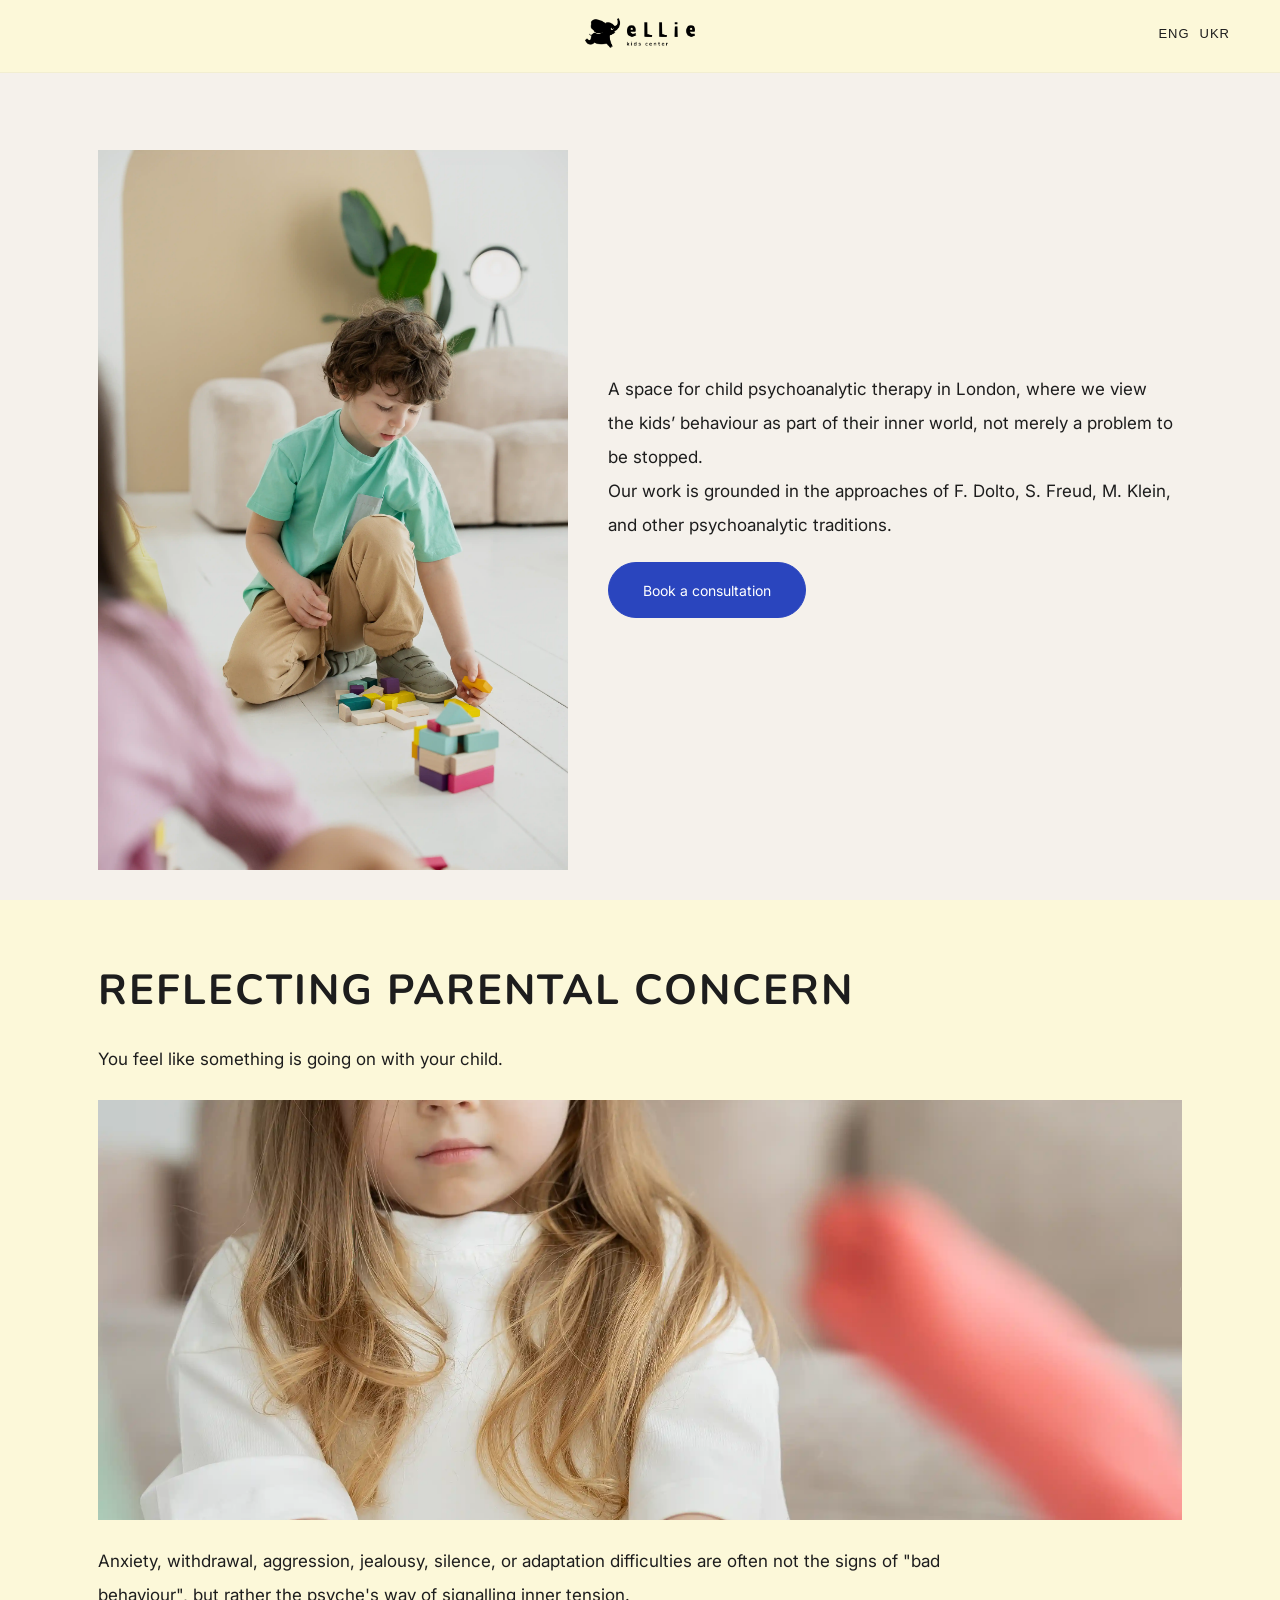
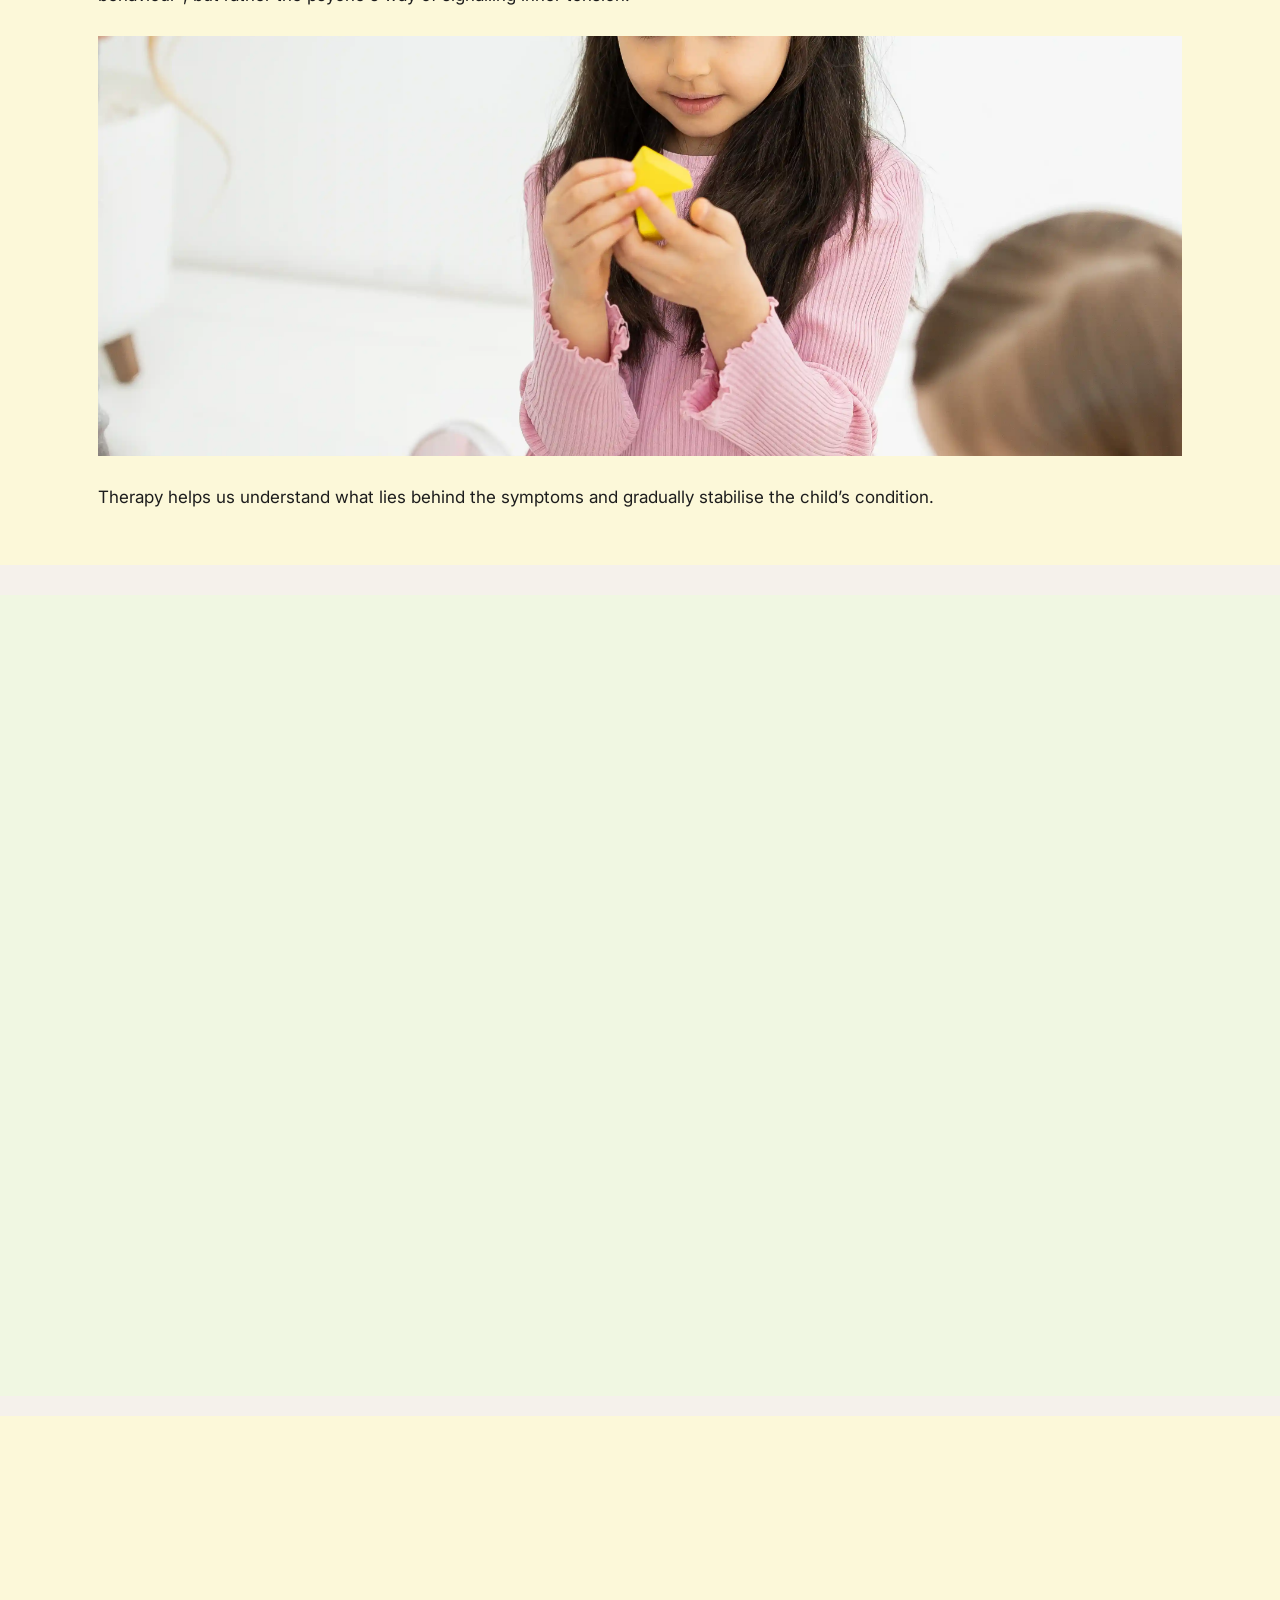
==== index.html @ dbaf0bd7 "Add files via upload" ====
<html lang="en"><head>

<meta charset="UTF-8">
<meta name="viewport" content="width=device-width, initial-scale=1.0">

<title>Ellie Therapy Kids Center</title>

<meta name="theme-color" content="#f5f1eb">
<meta name="apple-mobile-web-app-capable" content="yes">
<meta name="apple-mobile-web-app-status-bar-style" content="default">

<link rel="preconnect" href="https://fonts.googleapis.com">
<link rel="preconnect" href="https://fonts.gstatic.com" crossorigin="">

<link href="https://fonts.googleapis.com/css2?family=Nunito:wght@300;400;500;600;700&amp;family=Inter:wght@300;400;500;600&amp;display=swap" rel="stylesheet">

<style>

:root{
    --bg:#f5f1eb;
    --text:#1d1d1d;
    --muted:#1d1d1d;
    --line:#ddd6ce;
    --card:#f8f5f1;
}

*{
    margin:0;
    padding:0;
    box-sizing:border-box;
    -webkit-overflow-scrolling:touch;
}

html{
    scroll-behavior:smooth;
    -webkit-text-size-adjust:100%;
}

body{
    background:var(--bg);
    color:var(--text);
    font-family:'Inter',sans-serif;
    overflow-x:hidden;
    -webkit-font-smoothing:antialiased;
    text-rendering:optimizeLegibility;
    overscroll-behavior:none;
}

body::before{
    content:"";
    position:fixed;
    inset:0;
    opacity:.03;
    pointer-events:none;
    background-image:url("https://grainy-gradients.vercel.app/noise.svg");
}

.container{
    width:100%;
    max-width:1180px;
    margin:0 auto;
    padding-left:48px;
    padding-right:48px;
}

header{
    position:fixed;
    width:100%;
    top:0;
    z-index:999;
    backdrop-filter:blur(16px);
    background:#fcf8d9;
    border-bottom:1px solid rgba(0,0,0,.04);
    padding:24px 0;
}

.nav{
    display:flex;
    align-items:center;
    justify-content:center;
    position:relative;
}

.lang-switch{
    position:absolute;
    right:0;
    display:flex;
    gap:10px;
}

.logo img{
    height:30px;
    width:auto;
    display:block;
}

.lang-switch{
    display:flex;
    gap:10px;
}

.lang-btn{
    background:none;
    border:none;
    cursor:pointer;
    color:var(--muted);
    font-size:13px;
    letter-spacing:1px;
    transition:.3s;
    appearance:none;
    -webkit-appearance:none;
    border-radius:100px;
}

.lang-btn.active{
    color:var(--text);
}

.hero{
    min-height:100vh;
    display:flex;
    align-items:center;
    padding-top:120px;
}

.hero-grid{
    display:grid;
    grid-template-columns:.9fr 1.1fr;
    gap:40px;
    align-items:center;
}

.hero-small{
    text-transform:uppercase;
    letter-spacing:2px;
    font-size:12px;
    color:var(--muted);
    margin-bottom:29px;
}

.hero h1{
    font-family:'Nunito',sans-serif;
    font-size:clamp(56px,9vw,110px);
    line-height:.9;
    font-weight:500;
    margin-bottom:19px;
    letter-spacing:-1.5px;
}

.hero p{
    max-width:640px;
    line-height:2;
    color:var(--muted);
    font-size:17px;
    text-wrap:pretty;
}

.button{
    display:inline-flex;
    align-items:center;
    justify-content:center;
    margin-top:20px;
    margin-bottom:30px;
    padding:18px 34px;
    border:1px solid #2a45be;
    border-radius:100px;
    background:#2a45be;
    color:white;
    text-decoration:none;
    transition:.4s;
    font-size:14px;
    min-height:56px;
    -webkit-tap-highlight-color:transparent;

}

.button:hover{
    background:var(--text);
    color:white;
}

.hero-image,
.founder-image{
    position:relative;
    overflow:hidden;
    background-attachment:scroll;
    transform:translateZ(0);
    will-change:transform;
}

.hero-image::after,
.founder-image::after{
    content:"";
    position:absolute;
    inset:0;
    background:rgba(0,0,0,.08);
}

.hero-image{
    height:720px;
    border-radius:0;
    background:url('головне фото.webp') center center/cover no-repeat;
}



.cards-section{
    background:#f0f7e2;
    padding:10px 0 40px;
    margin-top:30px;
}

.section-title{
    font-family:'Nunito',sans-serif;
    font-size:42px;
    line-height:1;
    margin-top:30px;
    margin-bottom:30px;
    text-transform: uppercase;

    letter-spacing: 2px;
}

.section-text{
    font-size:17px;
    line-height:2;
    color:var(--muted);
    max-width:850px;
    text-wrap:pretty;
    margin-bottom:11px;
}



.clinical{
    max-width:900px;
    padding-left:0px;
}

.list{
    margin-top:15px;
    display:grid;
    gap:10px;
    color:var(--muted);
}

.list-item{
    padding-top:0px;
    line-height:1.9;
    font-size:17px;
}

.founder{
    display:grid;
    grid-template-columns:.9fr 1.1fr;
    gap:16px;
    align-items:center;

}
.founder-section{
    background:#f0f7e2;
    padding:40px 0;
    margin-top:20px;
}
.founder-image{
    height:820px;
    border-radius:0;
    background:url('IMG9001.webp') center top/cover no-repeat;
}

.founder-info h2{
    font-family:'Nunito',sans-serif;
    font-size:42px;
    line-height:.95;
    margin-bottom:15px;
    text-transform: uppercase;

    letter-spacing: 2px;
}

.founder-info p{
    line-height:2;
    color:var(--muted);
    margin-bottom:13px;
    text-wrap:pretty;
}

.footer{
    background:#efcedb;

    padding:40px 0 0px;

    text-align:left;
    margin-top:20px;
}
.footer-info{
    background:#fcf8d9;

    border-top:20px solid #f5f1eb;

    padding:40px 20px;

    margin-top:0px;

    width:100vw;
    margin-left:calc(50% - 50vw);

    display:flex;
    flex-direction:column;
    align-items:center;
    justify-content:center;

    text-align:center;
}
.footer-info{
    position:relative;
}
.footer .container{
    overflow:visible;
}

.footer h2{
    font-family:'Nunito',sans-serif;
    font-size:42px;
    line-height:.95;
    margin-bottom:17px;
    text-transform: uppercase;

    letter-spacing: 2px;
}

.footer p{
    max-width:760px;
    margin:0;
    line-height:2;
    color:var(--muted);
    text-wrap:pretty;
}

.fade{
    opacity:0;
    transform:translateY(40px);
    transition:1s ease;
    backface-visibility:hidden;
    perspective:1000px;
}

.fade.visible{
    opacity:1;
    transform:translateY(0);
}

/* ===== Gallery ===== */


@supports (padding:max(0px)) {

header{
    padding-top:max(18px, env(safe-area-inset-top));
}

body{
    padding-left:env(safe-area-inset-left);
    padding-right:env(safe-area-inset-right);
}

}

.mobile-founder-image{
    display:none;
}

@media(max-width:980px){

.hero-grid,
.founder{
    display:grid;
    grid-template-columns:1fr;
}

.founder{
    display:flex;
    flex-direction:column;
}

.founder > .founder-image{
    order:1;
    display:block;
    height:450px;
    width:100%;
    margin:20px 0;
}

.founder-info{
    order:2;
}

.mobile-founder-image{
    display:none;
}

.hero{
    padding-top:110px;
    min-height:auto;
}

.hero h1{
    font-size:54px;
}

.hero-image{
    height:420px;
    border-radius:0;
}

.section-title{
    font-size:42px;
}

.footer h2{
    font-size:34px;
}

.gallery-item{
    width:280px;
    height:auto;
}


}

@media(max-width:640px){

.logo img{
    height:30px;
}

.concern-section{
    padding:15px 0;
}


.container{
    width:100%;
    max-width:700px;
    padding-left:24px;
    padding-right:24px;
    margin:0 auto;
}

.hero{
    padding-top:130px;
}

.hero h1{
    font-size:42px;
}

.section-title{
    font-size:34px;
}

.hero-image{
    height:420px;
    background-position:center top;
}

.founder-image{
    height:500px;
    background-position:center top;
}

.gallery-item{
    width:220px;
    height: 260px;
}

.button{
    display:flex;
    margin-left:auto;
    margin-right:auto;
}

}

.contacts-block{
    margin-top:28px;
    margin-bottom:40px;
    display:flex;
    flex-direction:column;
    gap:10px;
    align-items:flex-start;
    text-align:left;
}

.contacts-block h3{
    font-family:'Nunito',sans-serif;
    font-size:22px;
    letter-spacing:2px;
}

.contact-item a{
    color:var(--text);
    text-decoration:none;
    font-size:17px;
    transition:.3s;
}

.contact-item a:hover{
    opacity:.6;
}

.concern-image{
    width:100%;
    height:420px;
    overflow:hidden;
    margin:24px 0;
}

.concern-image img{
    width:100%;
    height:100%;
    object-fit:cover;
    display:block;
}

.pink-dot{
    color:#eba2bf;
}

.founder-info li::marker{
    color:#eba2bf;
}

.concern-section{
    background:#fcf8d9;
    padding:40px 0;
}
.clinical-section{
    background:#fcf8d9;
    padding:10px 0 20px;
    margin-top:20px;
}
@media(max-width:640px){

.concern-section{
    padding:15px 0;
}
.cards-section{
    background:#f0f7e2;
    margin-top:20px;
}

}

/* ===== HORIZONTAL CAROUSEL ===== */

.cards-wrapper{
    position:relative;
    width:100%;
    overflow-x:hidden;
    overflow-y:visible;
    margin-top:40px;
}



.cards{
    display:flex;
    gap:0px;
    overflow-x:auto;
    scroll-behavior:smooth;
    scrollbar-width:none;
    scroll-snap-type:x mandatory;
    padding-bottom:10px;
}

.cards::-webkit-scrollbar{
    display:none;
}



.card,
.cards-image{
    flex:0 0 100%;
    min-width:100%;
    scroll-snap-align:start;
}


.card{
    width:100%;
    height:520px;

    background:#efcedb;
    border-radius:28px;

    padding:50px;

    display:flex;
    flex-direction:column;
    justify-content:center;

    border:none;

    transition:.3s;
}

.card:hover{
    transform:translateY(-4px);
}

.card h3{
    font-family:'Nunito',sans-serif;
    font-size:42px;
    line-height:1.05;
    margin-bottom:20px;
}

.card p{
    font-size:17px;
    line-height:1.8;
    color:#5f5f5f;
}

.cards-image{
    width:100%;
    height:520px;

    overflow:hidden;
    border-radius:28px;
}

.cards-image img{
    width:100%;
    height:100%;
    object-fit:cover;
    display:block;
}

.slider-btn{
    position:absolute;
    top:50%;
    transform:translateY(-50%);

    width:56px;
    height:56px;

    border:none;
    border-radius:50%;

    background:white;
    color:#1d1d1d;

    font-size:34px;
    cursor:pointer;

    z-index:50;

    box-shadow:0 10px 30px rgba(0,0,0,.08);

    transition:.3s;
}

.slider-btn:hover{
    transform:translateY(-50%) scale(1.05);
}

.slider-btn.prev{
    left:15px;
}

.slider-btn.next{
    right:15px;
}
.contact-item a{
    display:flex;
    align-items:center;
    gap:14px;

    color:var(--text);
    text-decoration:none;
    font-size:17px;

    transition:.3s;
}

.contact-icon{
    width:42px;
    height:42px;
    object-fit:contain;

    border-radius:50%;
}
@media(max-width:640px){

.cards{
    gap:0;
}



.card,
.cards-image{
    width:100%;
    height:420px;
}

.card{
    padding:34px;
    border-radius:24px;
}

.cards-image{
    border-radius:24px;
}

.card h3{
    font-size:34px;
    line-height:1.1;
}

.card p{
    font-size:16px;
    line-height:1.7;
}

.slider-btn{
    width:42px;
    height:42px;
    font-size:26px;
}

}




</style>
</head>

<body>

<header>

<div class="container nav">

<div class="logo">
    <img src="Ellie_logo.png" alt="Ellie Kids Center Logo">
</div>

<div class="lang-switch">
<button class="lang-btn" onclick="setLanguage('en', this)">ENG</button>
<button class="lang-btn active" onclick="setLanguage('uk', this)">UKR</button>
</div>

</div>

</header>

<div id="content">

<section class="hero">

<div class="container hero-grid fade">

<div class="hero-image"></div>

<div>

<p>
A space for child psychoanalytic therapy in London, where we view the kids’ behaviour as part of their inner world, not merely a problem to be stopped.
<br>
Our work is grounded in the approaches of F. Dolto, S. Freud, M. Klein, and other psychoanalytic traditions.
</p>

<a href="https://instagram.com/elliekids_center" target="_blank" class="button">
Book a consultation
</a>

</div>

</div>

</section>

<section class="concern-section">

<div class="container fade">





<h2 class="section-title">
Reflecting parental concern
</h2>


<p class="section-text">
You feel like something is going on with your child.
</p>

<div class="concern-image">
    <img src="2.webp" alt="therapy image">
</div>

<p class="section-text">
Anxiety, withdrawal, aggression, jealousy, silence, or adaptation difficulties are often not the signs of "bad behaviour", but rather the psyche's way of signalling inner tension.
</p>

<div class="concern-image">
    <img src="3.webp" alt="therapy image">
</div>

<p class="section-text">
Therapy helps us understand what lies behind the symptoms and gradually stabilise the child’s condition.
</p>

</p>

</div>

</section>

<section class="cards-section">

<div class="container fade">

<h2 class="section-title">
How we work
</h2>
<p class="section-text">
Our work is based on a psychoanalytic understanding of the child as a subject with their own inner world.
</p>

<p class="section-text">
What we use in our work:
</p>
<div class="cards-wrapper">

<button class="slider-btn prev">‹</button>


<div class="cards">

    <!-- SLIDE 1 -->


        <div class="card">
            <h3>Play as the language of the unconscious</h3>

            <p>
                Children express their experiences and emotions through symbolic play
            </p>
        </div>

        <div class="cards-image">
            <img src="1O1A6934.webp" alt="therapy image">
        </div>

   

    <!-- SLIDE 2 -->
  

        <div class="card">
            <h3>Drawing and image</h3>

            <p>
                As a means of expressing what cannot yet be put into words
            </p>
        </div>

        <div class="cards-image">
            <img src="малюнок.webp" alt="therapy image">
        </div>

    

    <!-- SLIDE 3 -->
    

        <div class="card">
            <h3>A stable therapeutic setting</h3>

            <p>
                The consistency of the space creates conditions for inner change
            </p>
        </div>

        <div class="cards-image">
            <img src="87.webp" alt="therapy image">
        </div>

    

    <!-- SLIDE 4 -->
    

        <div class="card">
            <h3>Working with parents</h3>

            <p>
                Understanding the kids always includes understanding their home environment
            </p>
        </div>

        <div class="cards-image">
            <img src="терапевт.webp" alt="therapy image">
        </div>

   

</div>



<button class="slider-btn next">›</button>

</div>
</section>
<!-- ПРОДОВЖЕННЯ КОДУ ПІСЛЯ SECTION "HOW WE WORK" -->

<section class="clinical-section">

<div class="container fade clinical">

<h2 class="section-title">
Clinical approach
</h2>



<p class="section-text">
A child’s symptoms are viewed as a meaningful form of expressing an internal conflict.
</p>

<p class="section-text">
The work is directed at understanding this process and facilitating its transformation.
</p>

<p class="section-text">
Therapy supports the child's development, their capacity for expression, adaptation, and stability.
</p>



</div>

</section>

<section>

<div class="container fade">

<h2 class="section-title">
Who this is for
</h2>
<p class="section-text">
The centre works with children aged 2–18 who:
</p>
<div class="list">

<div class="list-item">
<span class="pink-dot">●</span> experience anxiety, fears, night awakenings, or enuresis
</div>

<div class="list-item">
<span class="pink-dot">●</span> display aggression or withdrawal
</div>

<div class="list-item">
<span class="pink-dot">●</span> are going through major life changes: moving, starting school, parental divorce, the birth of a sibling, etc
</div>

<div class="list-item">
<span class="pink-dot">●</span> are growing up in a bilingual or multicultural environment
</div>

<div class="list-item">
<span class="pink-dot">●</span> have difficulties with verbal expression
</div>

<div class="list-item">
<span class="pink-dot">●</span> this is also a space for parents who want to understand their child's inner state and support their development.
</div>

</div>

</div>

</section>

<section class="founder-section">

<div class="container founder fade">

<div class="founder-image"></div>

<div class="founder-info">

<h2>
Zhanna <br>
Mosiichuk
</h2>



<p>
Psychoanalytic Therapist, founder of<br>
Ellie Therapy Kids Center
</p>

<p>
Psychoanalytic training at the International Institute of Depth Psychology.
Member of the Ukrainian Association of Psychoanalysis.
</p>

<p>
Over 18 years of experience working with children, from early development to clinical practice. Founded her own child development centre in Kyiv.
</p>

<p>
Clinical experience with children includes working with:
<br>

<span class="pink-dot">●</span> anxiety, fears, and nightmares<br>
<span class="pink-dot">●</span> selective mutism<br>
<span class="pink-dot">●</span> aggression and impulse control difficulties<br>
<span class="pink-dot">●</span> withdrawal and difficulties with contact<br>
<span class="pink-dot">●</span> autism spectrum disorders<br>
<span class="pink-dot">●</span> psychosomatic symptoms<br>
<span class="pink-dot">●</span> adaptation challenges following a relocation/move or a loss of environment<br>
<span class="pink-dot">●</span> responses to parental separation and family changes<br>
<span class="pink-dot">●</span> speech and language developmental delay<br>
<span class="pink-dot">●</span> hyperactivity and difficulties with concentration
</p>

<p>
Working languages: Ukrainian, Russian, English.
</p>

</div>

</div>

</section>

<footer class="footer fade">

<div class="container">

<h2>
Initial consultation available
</h2>

<p>
The first meeting helps us understand the parents' concerns, assess the child's current state, and identify a possible direction for the work ahead.
</p>

<a href="https://instagram.com/elliekids_center" target="_blank" class="button">
Book a consultation
</a>

<div class="contacts-block">

<h3>CONTACTS</h3>

<div class="contact-item">
    <a href="https://instagram.com/elliekids_center" target="_blank">
        <img src="instagram.png" alt="Instagram" class="contact-icon">
        <span>Instagram</span>
    </a>
</div>

<div class="contact-item">
    <a href="https://wa.me/ТВІЙ_НОМЕР" target="_blank">
        <img src="whatsapp.png" alt="WhatsApp" class="contact-icon">
        <span>WhatsApp</span>
    </a>
</div>

<div class="contact-item">
    <a href="mailto:zhanna@elliekidstherapy.co.ua">
        <img src="message.png" alt="Email" class="contact-icon">
        <span>zhanna@elliekidstherapy.co.ua</span>
    </a>
</div>

</div>





<div class="footer-info">

    <p>Privacy policy</p>

    <p>Agreement</p>

    <p class="footer-credit">
        Website by yamm.design
    </p>

    <p>
        ©2026 Zhanna Mosiichuk / All rights reserved
    </p>

</div>

</div></footer>

</div>

<script>



const translations = {

en: `

<section class="hero">

<div class="container hero-grid fade">

<div class="hero-image"></div>

<div>

<p>
A space for child psychoanalytic therapy in London, where we view the kids’ behaviour as part of their inner world, not merely a problem to be stopped.
<br>
Our work is grounded in the approaches of F. Dolto, S. Freud, M. Klein, and other psychoanalytic traditions.
</p>

<a href="https://instagram.com/elliekids_center" target="_blank" class="button">
Book a consultation
</a>

</div>

</div>

</section>

<section class="concern-section">

<div class="container fade">

<h2 class="section-title">
Reflecting parental concern
</h2>

<p class="section-text">
You feel like something is going on with your child.
</p>

<div class="concern-image">
    <img src="2.webp" alt="therapy image">
</div>

<p class="section-text">
Anxiety, withdrawal, aggression, jealousy, silence, or adaptation difficulties are often not the signs of "bad behaviour", but rather the psyche's way of signalling inner tension.
</p>

<div class="concern-image">
    <img src="3.webp" alt="therapy image">
</div>

<p class="section-text">
Therapy helps us understand what lies behind the symptoms and gradually stabilise the child’s condition.
</p>

</p>

</div>

</section>

<section class="cards-section">

<div class="container fade">

<h2 class="section-title">
How we work
</h2>

<p class="section-text">
Our work is based on a psychoanalytic understanding of the child as a subject with their own inner world.
</p>

<p class="section-text">
What we use in our work:
</p>


   <div class="cards-wrapper">

<button class="slider-btn prev">‹</button>

<div class="cards">

    <!-- SLIDE 1 -->
    

        <div class="card">
            <h3>Play as the language of the unconscious</h3>

            <p>
                Children express their experiences and emotions through symbolic play
            </p>
        </div>

        <div class="cards-image">
            <img src="1O1A6934.webp" alt="therapy image">
        </div>

   

    <!-- SLIDE 2 -->
   

        <div class="card">
            <h3>Drawing and image</h3>

            <p>
                As a means of expressing what cannot yet be put into words
            </p>
        </div>

        <div class="cards-image">
            <img src="малюнок.webp" alt="therapy image">
        </div>

   

    <!-- SLIDE 3 -->
    

        <div class="card">
            <h3>A stable therapeutic setting</h3>

            <p>
                The consistency of the space creates conditions for inner change
            </p>
        </div>

        <div class="cards-image">
            <img src="87.webp" alt="therapy image">
        </div>

    

    <!-- SLIDE 4 -->
    

        <div class="card">
            <h3>Working with parents</h3>

            <p>
                Understanding the kids always includes understanding their home environment
            </p>
        </div>

        <div class="cards-image">
            <img src="терапевт.webp" alt="therapy image">
        </div>

    </div>



<button class="slider-btn next">›</button>

</div>
</section>
<!-- ПРОДОВЖЕННЯ КОДУ ПІСЛЯ SECTION "HOW WE WORK" -->

<section class="clinical-section">

<div class="container fade clinical">

<h2 class="section-title">
Clinical approach
</h2>

<p class="section-text">
A child’s symptoms are viewed as a meaningful form of expressing an internal conflict.
</p>

<p class="section-text">
The work is directed at understanding this process and facilitating its transformation.
</p>

<p class="section-text">
Therapy supports the child's development, their capacity for expression, adaptation, and stability.
</p>

</div>

</section>

<section>

<div class="container fade">

<h2 class="section-title">
Who this is for
</h2>
<p class="section-text">
The centre works with children aged 2–18 who:
</p>
<div class="list">

<div class="list-item">
<span class="pink-dot">●</span> experience anxiety, fears, night awakenings, or enuresis
</div>

<div class="list-item">
<span class="pink-dot">●</span> display aggression or withdrawal
</div>

<div class="list-item">
<span class="pink-dot">●</span> are going through major life changes: moving, starting school, parental divorce, the birth of a sibling, etc
</div>

<div class="list-item">
<span class="pink-dot">●</span> are growing up in a bilingual or multicultural environment
</div>

<div class="list-item">
<span class="pink-dot">●</span> have difficulties with verbal expression
</div>

<div class="list-item">
<span class="pink-dot">●</span> this is also a space for parents who want to understand their child's inner state and support their development.
</div>

</div>

</div>

</section>

<section class="founder-section">

<div class="container founder fade">

<div class="founder-image"></div>

<div class="founder-info">

<h2>
Zhanna <br>
Mosiichuk
</h2>



<p>
Psychoanalytic Therapist, founder of<br>
Ellie Therapy Kids Center
</p>

<p>
Psychoanalytic training at the International Institute of Depth Psychology.
Member of the Ukrainian Association of Psychoanalysis.
</p>

<p>
Over 18 years of experience working with children, from early development to clinical practice. Founded her own child development centre in Kyiv.
</p>

<p>
Clinical experience with children includes working with:
<br>

<span class="pink-dot">●</span> anxiety, fears, and nightmares<br>
<span class="pink-dot">●</span> selective mutism<br>
<span class="pink-dot">●</span> aggression and impulse control difficulties<br>
<span class="pink-dot">●</span> withdrawal and difficulties with contact<br>
<span class="pink-dot">●</span> autism spectrum disorders<br>
<span class="pink-dot">●</span> psychosomatic symptoms<br>
<span class="pink-dot">●</span> adaptation challenges following a relocation/move or a loss of environment<br>
<span class="pink-dot">●</span> responses to parental separation and family changes<br>
<span class="pink-dot">●</span> speech and language developmental delay<br>
<span class="pink-dot">●</span> hyperactivity and difficulties with concentration
</p>

<p>
Working languages: Ukrainian, Russian, English.
</p>

</div>

</div>

</section>

<footer class="footer fade">

<div class="container">

<h2>
Initial consultation available
</h2>

<p>
The first meeting helps us understand the parents' concerns, assess the child's current state, and identify a possible direction for the work ahead.
</p>

<a href="https://instagram.com/elliekids_center" target="_blank" class="button">
Book a consultation
</a>

<div class="contacts-block">

<h3>CONTACTS</h3>

<div class="contact-item">
    <a href="https://instagram.com/elliekids_center" target="_blank">
        <img src="instagram.png" alt="Instagram" class="contact-icon">
        <span>Instagram</span>
    </a>
</div>

<div class="contact-item">
    <a href="https://wa.me/ТВІЙ_НОМЕР" target="_blank">
        <img src="whatsapp.png" alt="WhatsApp" class="contact-icon">
        <span>WhatsApp</span>
    </a>
</div>

<div class="contact-item">
    <a href="mailto:zhanna@elliekidstherapy.co.ua">
        <img src="message.png" alt="Email" class="contact-icon">
        <span>zhanna@elliekidstherapy.co.ua</span>
    </a>
</div>

</div>



<div class="footer-info">

<p>Privacy policy</p>

<p>Agreement</p>

<p style="color:#1d1d1d;">
Website by yamm.design
</p>

<p>
©2026 Zhanna Mosiichuk / All rights reserved
</p>

</div>

</footer>

`,

uk: `

<section class="hero">

<div class="container hero-grid fade">

<div class="hero-image"></div>

<div>

<p>
Простір дитячої психоаналітичної терапії в Лондоні, де поведінка дитини розглядається як частина її внутрішнього світу, а не лише проблема, яку потрібно зупинити.
<br>
Робота ґрунтується на підходах Ф. Дольто, З. Фрейда, М.Кляйн та інших психоаналітичних традиціях.
</p>

<a href="https://instagram.com/ellie.ua" target="_blank" class="button">
Записатись
</a>

</div>

</div>

</section>

<section class="concern-section">

<div class="container fade">



<h2 class="section-title">
Дзеркало запиту батьків
</h2>


<p class="section-text">
Ви відчуваєте, що з дитиною щось відбувається.
</p>

<div class="concern-image">
    <img src="2.webp" alt="therapy image">
</div>

<p class="section-text">
Тривога, замкнутість, агресія, ревнощі, мовчання або труднощі адаптації часто є не “поганою поведінкою”, а способом психіки повідомити про внутрішню напругу.
</p>

<div class="concern-image">
    <img src="3.webp" alt="therapy image">
</div>

<p class="section-text">
Терапія допомагає зрозуміти, що стоїть за симптомом, і поступово стабілізувати стан дитини.
</p>

</p>

</div>

</section>

<section class="cards-section">

<div class="container fade">

<h2 class="section-title">
Як відбувається робота
</h2>
<p class="section-text">
Робота будується на психоаналітичному розумінні дитини як суб’єкта з власним внутрішнім світом.
</p>

<p class="section-text">
У роботі використовуються:
</p>
<div class="cards-wrapper">

<button class="slider-btn prev">‹</button>

<div class="cards">


    <!-- SLIDE 1 -->
   

        <div class="card">
            <h3>Гра як мова несвідомого</h3>

            <p>
                Дитина виражає досвід і переживання через символічну гру
            </p>
        </div>

        <div class="cards-image">
            <img src="1O1A6934.webp" alt="Гра як мова несвідомого">
        </div>

 

    <!-- SLIDE 2 -->
  

        <div class="card">
            <h3>Малюнок і образ</h3>

            <p>
                Як спосіб вираження того, що ще неможливо сказати словами
            </p>
        </div>

        <div class="cards-image">
            <img src="малюнок.webp" alt="Малюнок і образ">
        </div>

  

    <!-- SLIDE 3 -->
    

        <div class="card">
            <h3>Стабільний терапевтичний сетинг</h3>

            <p>
                Постійність простору створює умови для внутрішніх змін
            </p>
        </div>

        <div class="cards-image">
            <img src="87.webp" alt="Стабільний терапевтичний сетинг">
        </div>

   

    <!-- SLIDE 4 -->
   

        <div class="card">
            <h3>Робота з батьками</h3>

            <p>
                Розуміння дитини завжди включає розуміння її середовища вдома
            </p>
        </div>

        <div class="cards-image">
            <img src="терапевт.webp" alt="Робота з батьками">
        </div>

    </div>



<button class="slider-btn next">›</button>

</div>
</section>

<section class="clinical-section">

<div class="container fade clinical">

<h2 class="section-title">
Професійна позиція
</h2>

<p class="section-text">
Симптом дитини розглядається як значуща форма вираження внутрішнього конфлікту.
</p>

<p class="section-text">
Робота спрямована на розуміння цього процесу та його трансформацію.
</p>

<p class="section-text">
Терапія підтримує розвиток дитини, її здатність до вираження, адаптації та стабільності.
</p>

</p>

</div>

</section>

<section>

<div class="container fade">

<h2 class="section-title">
Для кого
</h2>
<p class="section-text">
Центр працює з дітьми 2–18 років, які:
</p>
<div class="list">

<div class="list-item">
<span class="pink-dot">●</span> переживають тривогу, страхи, нічні пробудження або енурез
</div>

<div class="list-item">
<span class="pink-dot">●</span> проявляють агресію або замкнутість
</div>

<div class="list-item">
<span class="pink-dot">●</span> проходять через зміни: переїзд, школа, розлучення батьків, народження в сімʼї інших дітей
</div>

<div class="list-item">
<span class="pink-dot">●</span> зростають у двомовному або мультикультурному середовищі
</div>

<div class="list-item">
<span class="pink-dot">●</span> мають труднощі з вираженням через мову
</div>

<div class="list-item">
<span class="pink-dot">●</span> це простір для батьків, які прагнуть зрозуміти внутрішній стан дитини та підтримати її розвиток.
</div>

</div>

</div>

</section>

<section class="founder-section">

<div class="container founder fade">

<div class="founder-image"></div>

<div class="founder-info">

<h2>
Жанна<br>
Мосійчук
</h2>



<p>
Психоаналітичний терапевт, засновниця<br>
Ellie Therapy Kids Center
</p>

<p>
Психоаналітична підготовка в Міжнародному інституті глибинної психології.
Член Української Асоціації Психоаналізу.
</p>

<p>
Понад 18 років роботи з дітьми, від раннього розвитку до клінічної практики. Організувала власний центр розвитку в Києві.
</p>

<p>
Практичний досвід роботи з дітьми включає:
<br>

<span class="pink-dot">●</span> тривожні стани, страхи і нічні жахи<br>
<span class="pink-dot">●</span> селективний мутизм<br>
<span class="pink-dot">●</span> агресію і труднощі з імпульсивністю<br>
<span class="pink-dot">●</span> замкнутість і труднощі контакту<br>
<span class="pink-dot">●</span> розлади аутистичного спектру<br>
<span class="pink-dot">●</span> психосоматичні прояви<br>
<span class="pink-dot">●</span> труднощі адаптації після переїзду і втрати середовища<br>
<span class="pink-dot">●</span> реакцію на розлучення батьків і зміни в сім’ї<br>
<span class="pink-dot">●</span> затримку мовленнєвого розвитку<br>
<span class="pink-dot">●</span> гіперактивність і труднощі концентрації
</p>

<p>
Робота ведеться українською, російською та англійською мовами.
</p>

</div>

</div>

</section>

<footer class="footer fade">

<div class="container">

<h2>
Можлива первинна консультація
</h2>

<p>
Перша зустріч допомагає зрозуміти запит батьків, побачити актуальний стан дитини та визначити можливий напрям подальшої роботи.
</p>

<a href="https://instagram.com/ellie.ua" target="_blank" class="button">
Записатись
</a>


<div class="contacts-block">

<h3>CONTACTS</h3>

<div class="contact-item">
<a href="https://instagram.com/ellie.ua" target="_blank">
Instagram
</a>
</div>

<div class="contact-item">
<a href="https://wa.me/ТВІЙ_НОМЕР" target="_blank">
WhatsApp
</a>
</div>

<div class="contact-item">
<a href="mailto:zhanna@elliekidstherapy.co.ua">
zhanna@elliekidstherapy.co.ua
</a>
</div>

</div>



<div class="footer-info">

<p>Privacy policy</p>

<p>Agreement</p>

<p class="footer-credit">
Website by yamm.design
</p>

<p>
©2026 Zhanna Mosiichuk / All rights reserved
</p>

</div>


</footer>

`

};

document.getElementById("content").innerHTML = translations.en;

function setLanguage(lang, button){

document.getElementById("content").innerHTML = translations[lang];

document.querySelectorAll(".lang-btn").forEach(btn=>{
btn.classList.remove("active");
});

button.classList.add("active");

observeFade();

}

function observeFade(){

const fades = document.querySelectorAll('.fade');

const observer = new IntersectionObserver(entries=>{
entries.forEach(entry=>{
if(entry.isIntersecting){
entry.target.classList.add('visible');
}
});
},{threshold:.15});

fades.forEach(fade=>observer.observe(fade));

}

observeFade();

</script>


<script>

function initCarousel(){

const cards = document.querySelector('.cards');
const next = document.querySelector('.next');
const prev = document.querySelector('.prev');

if(!cards || !next || !prev) return;

const getSlideWidth = () => {
    const item = cards.querySelector('.card, .cards-image');
    return item.offsetWidth;
};

next.addEventListener('click', () => {

    const step = cards.clientWidth;

    cards.scrollBy({
        left:step,
        behavior:'smooth'
    });

});

prev.addEventListener('click', () => {

    const step = cards.clientWidth;

    cards.scrollBy({
        left:-step,
        behavior:'smooth'
    });

});

}

initCarousel();

</script>
</body></html>
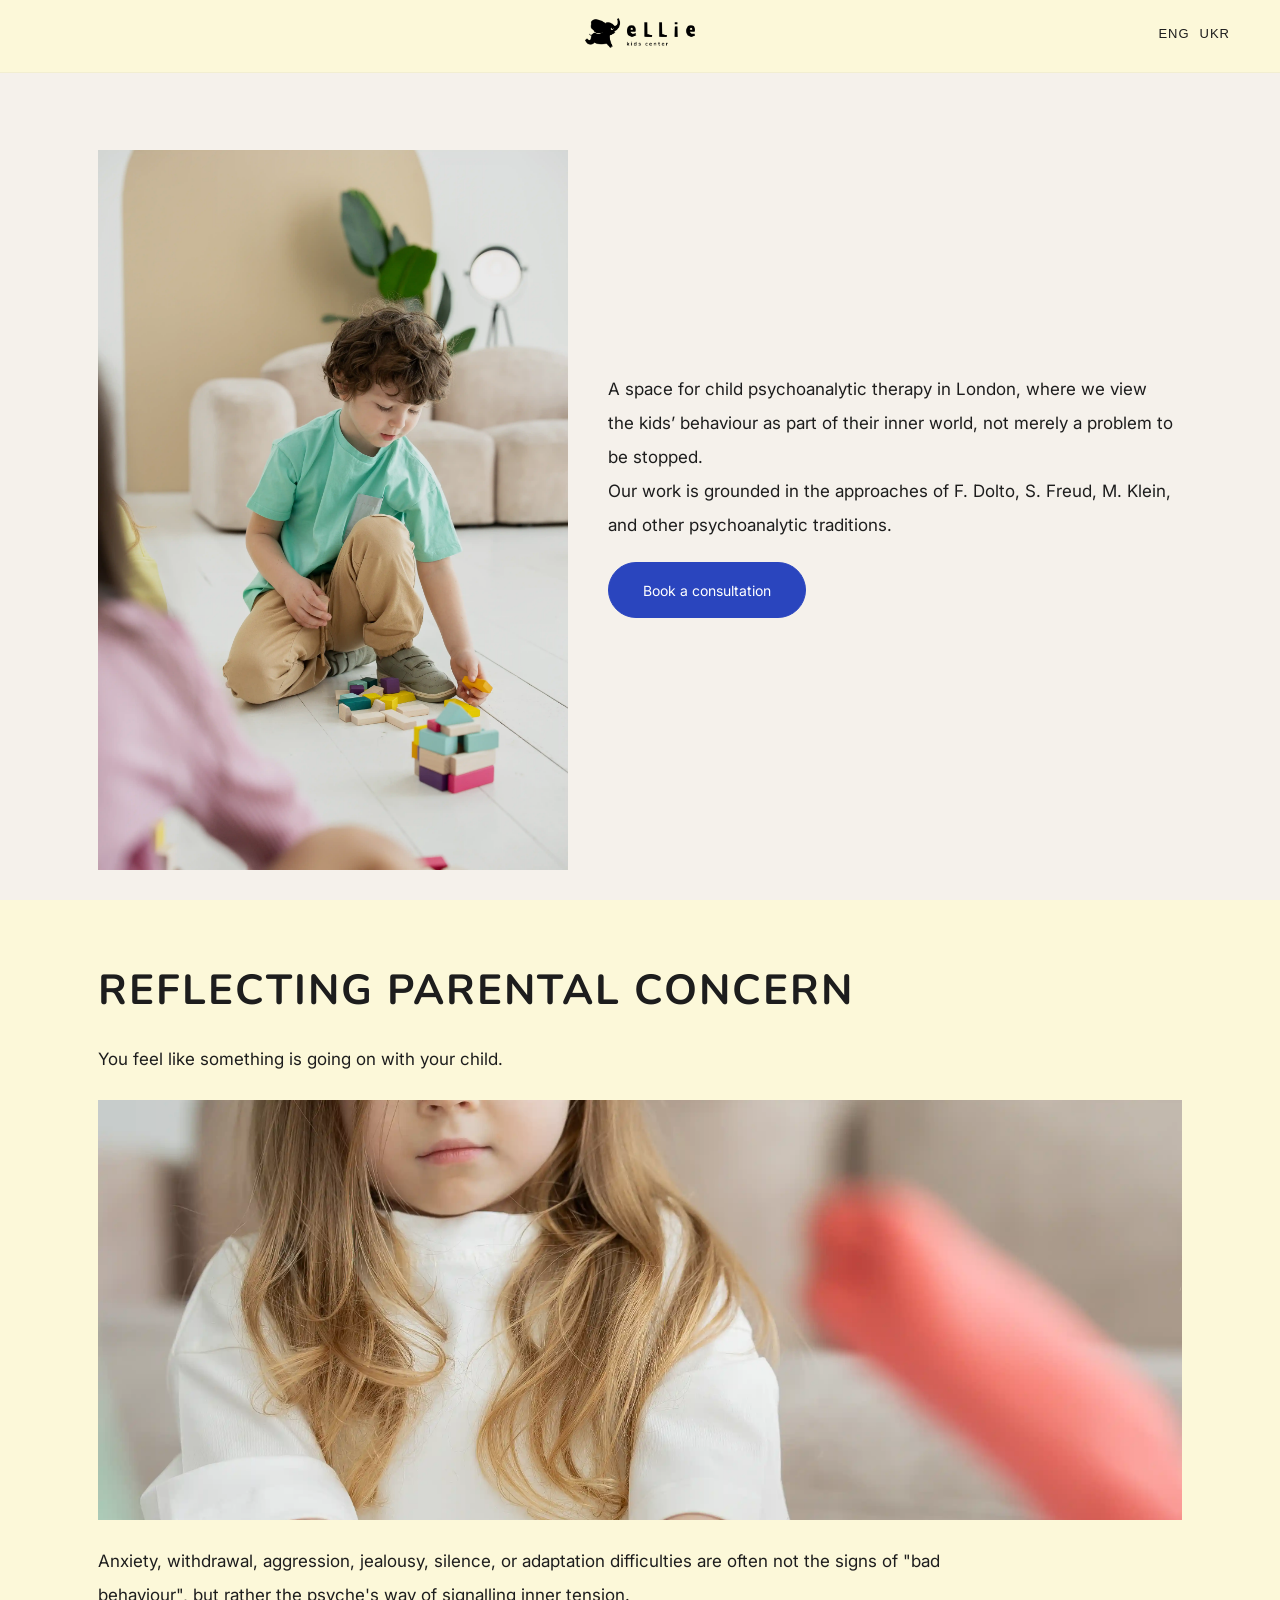
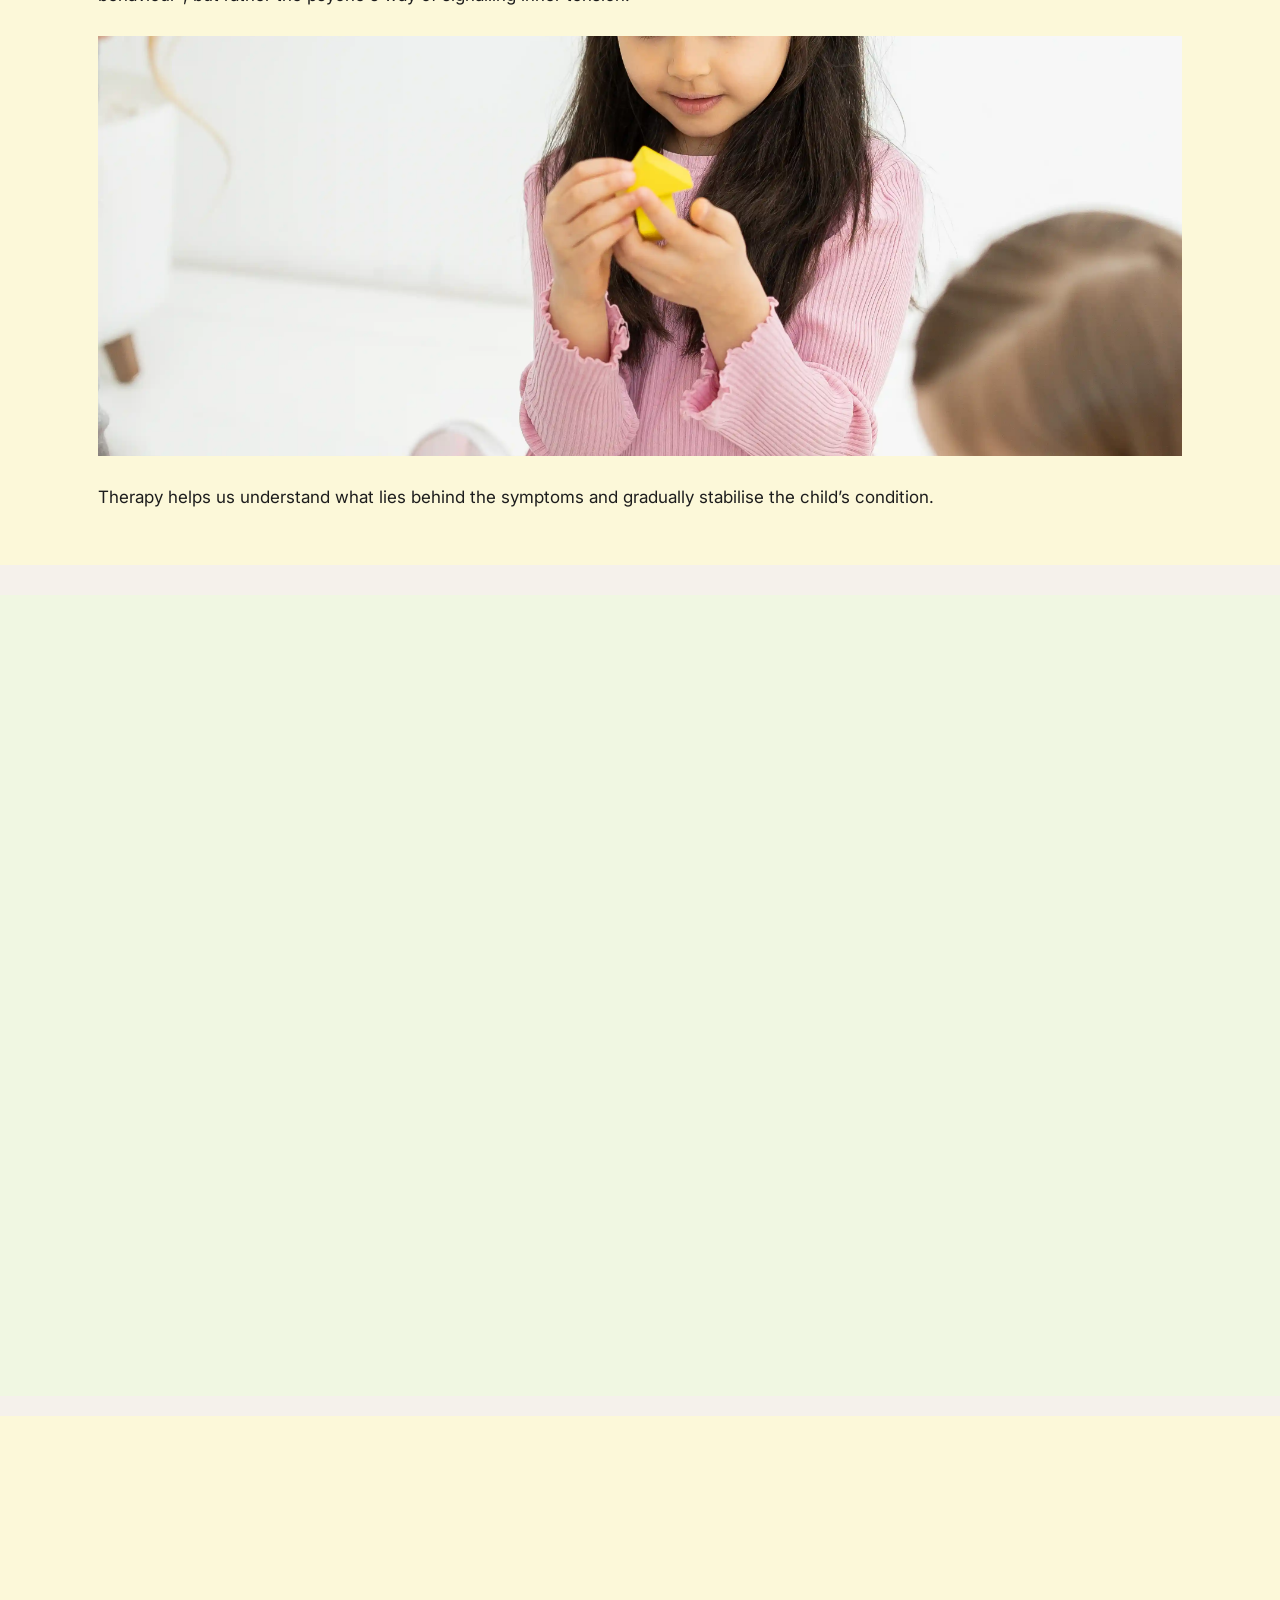
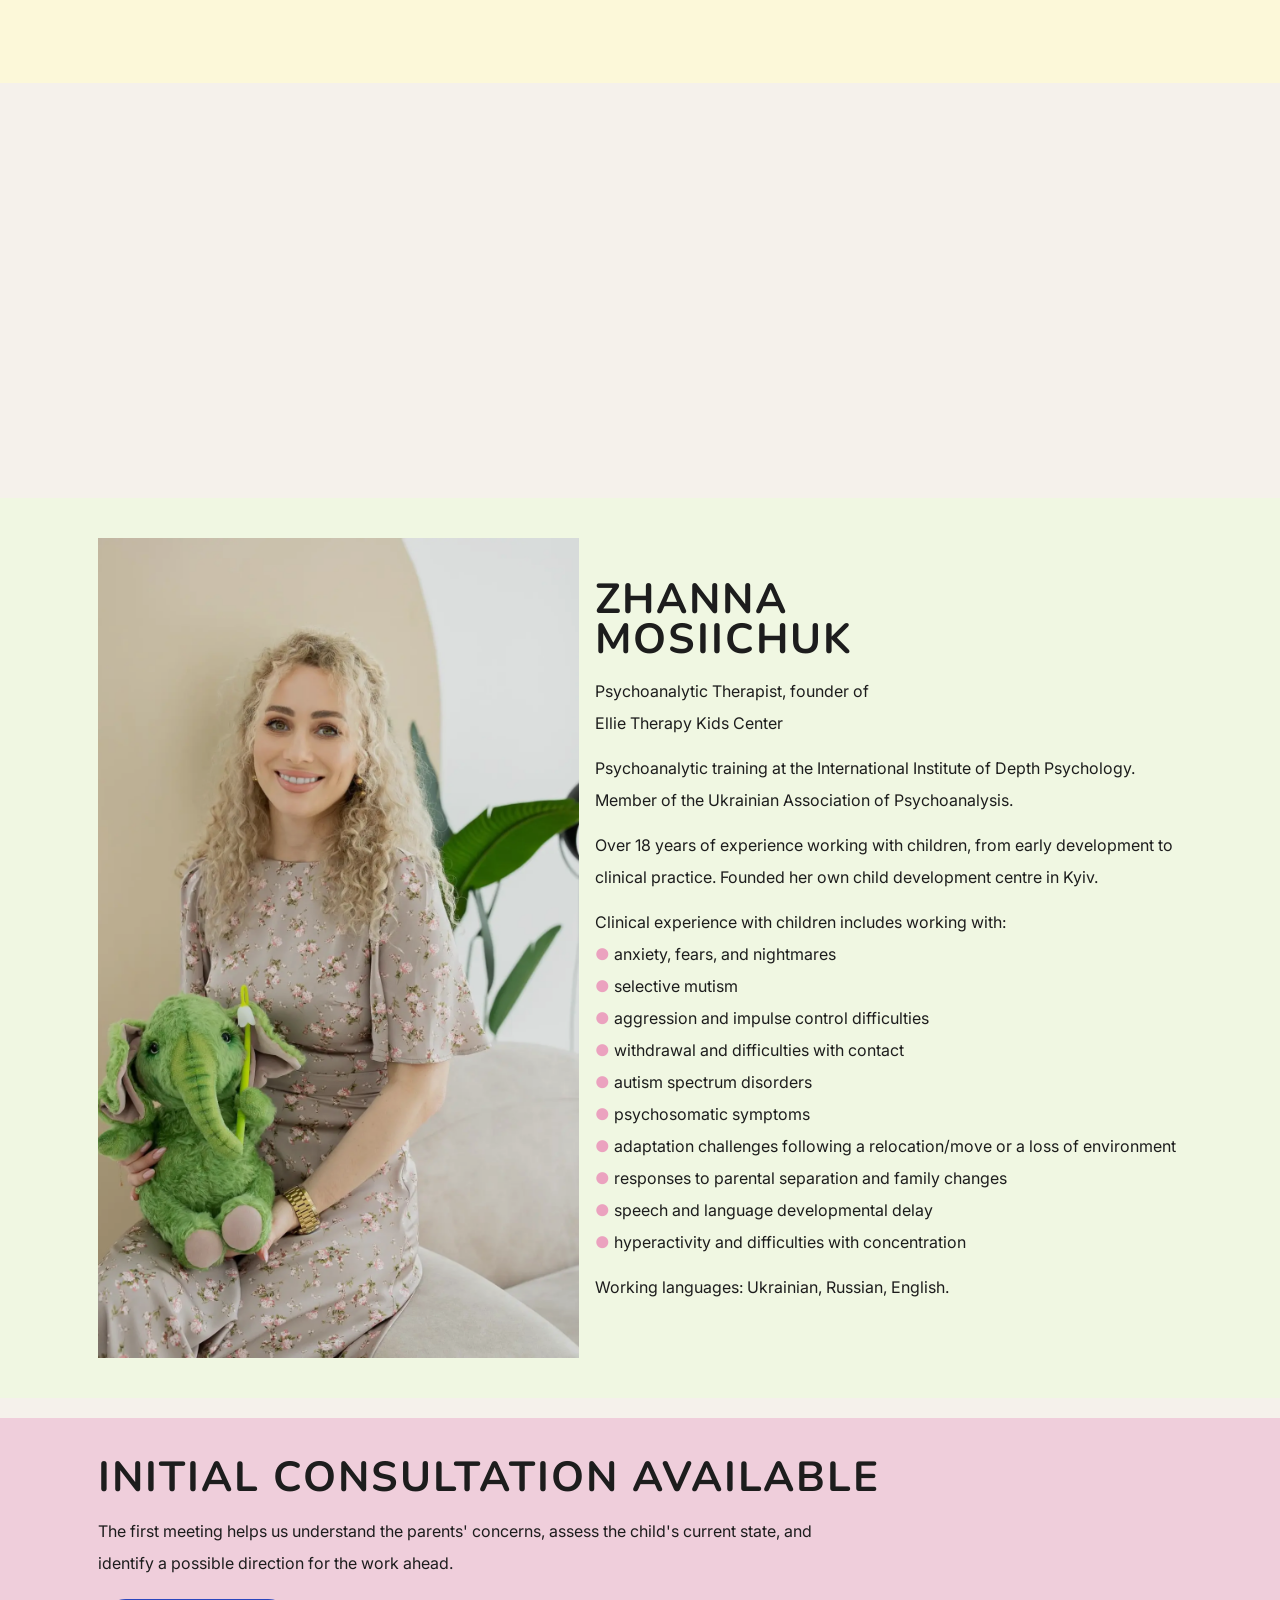
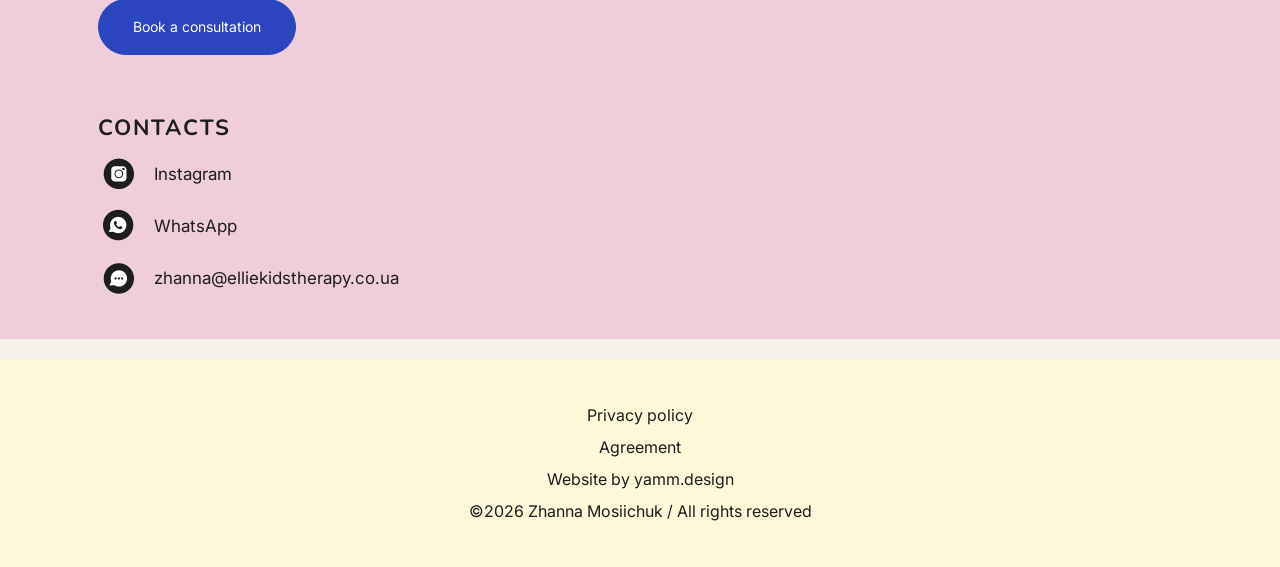
==== commit 069dec4a: "Add files via upload" ====
--- a/index.html
+++ b/index.html
@@ -1828,6 +1828,7 @@
 
 observeFade();
 
+initCarousel();
 }
 
 function observeFade(){
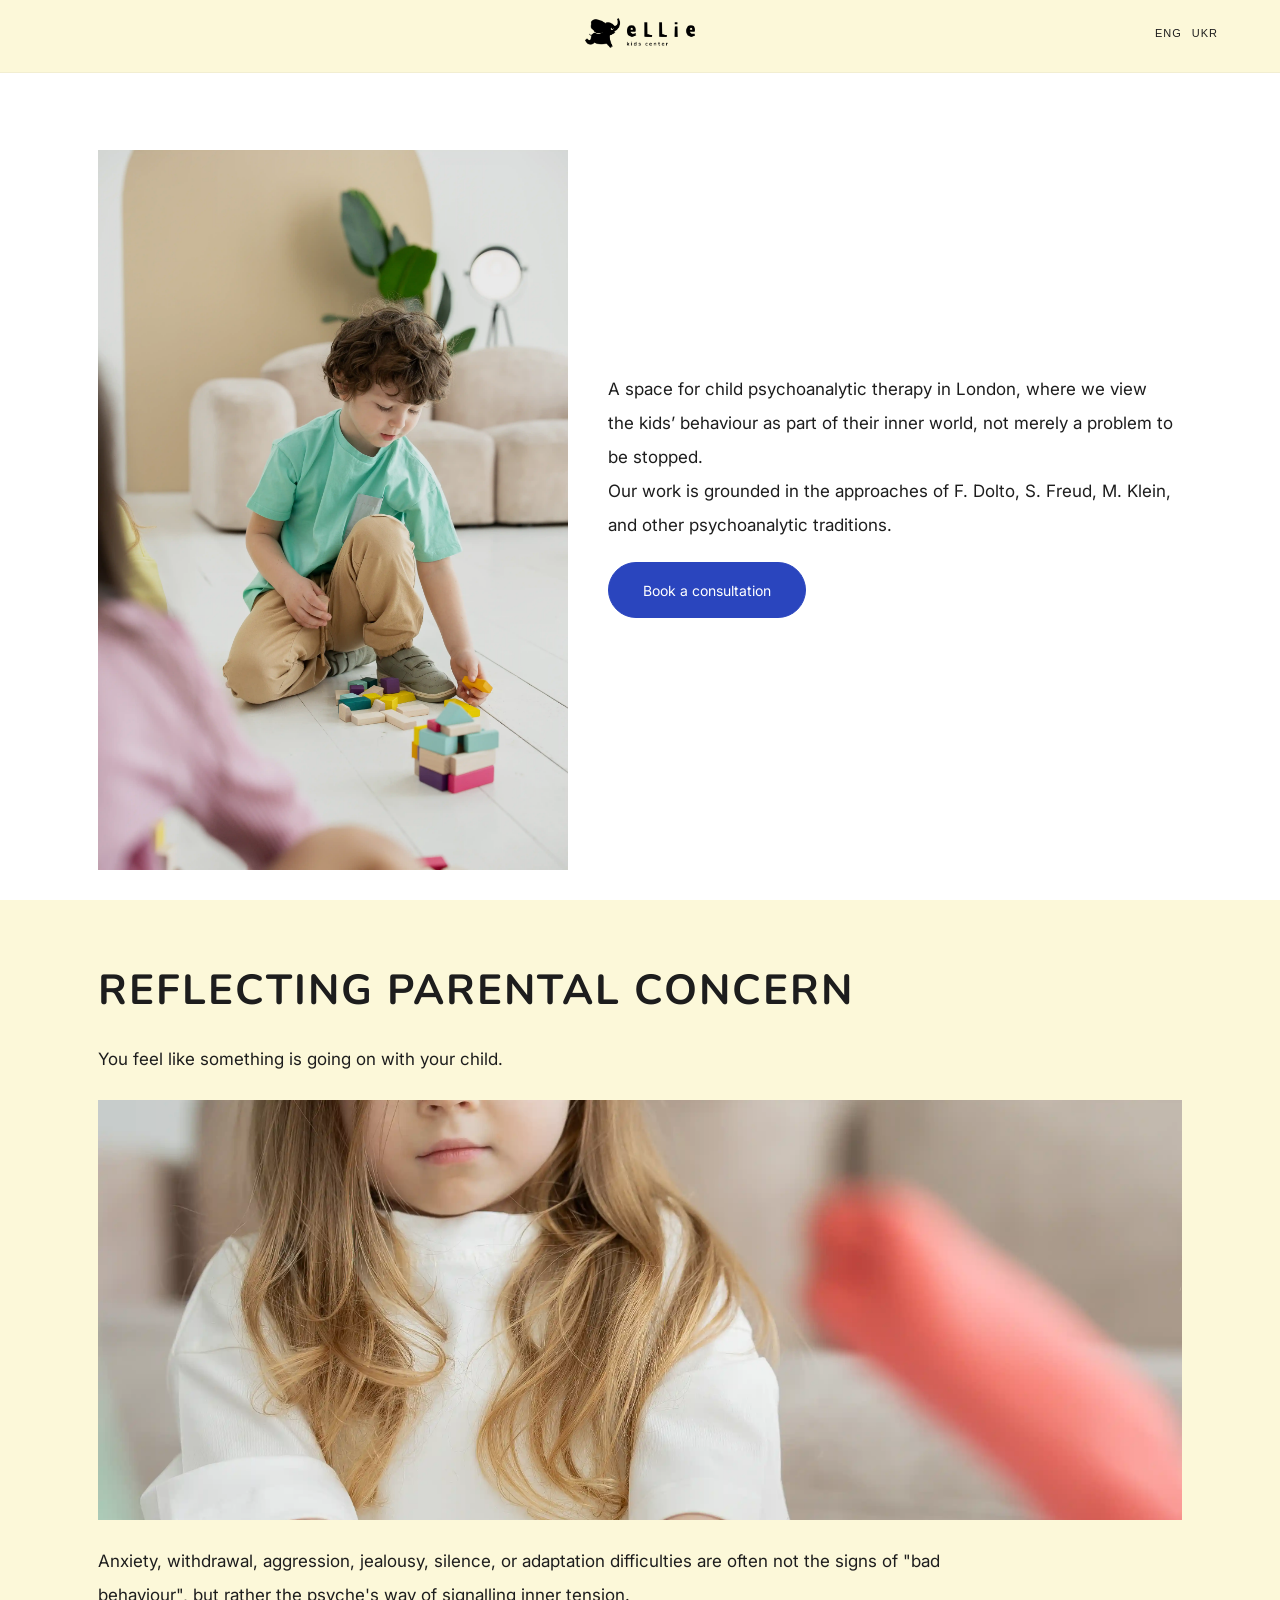
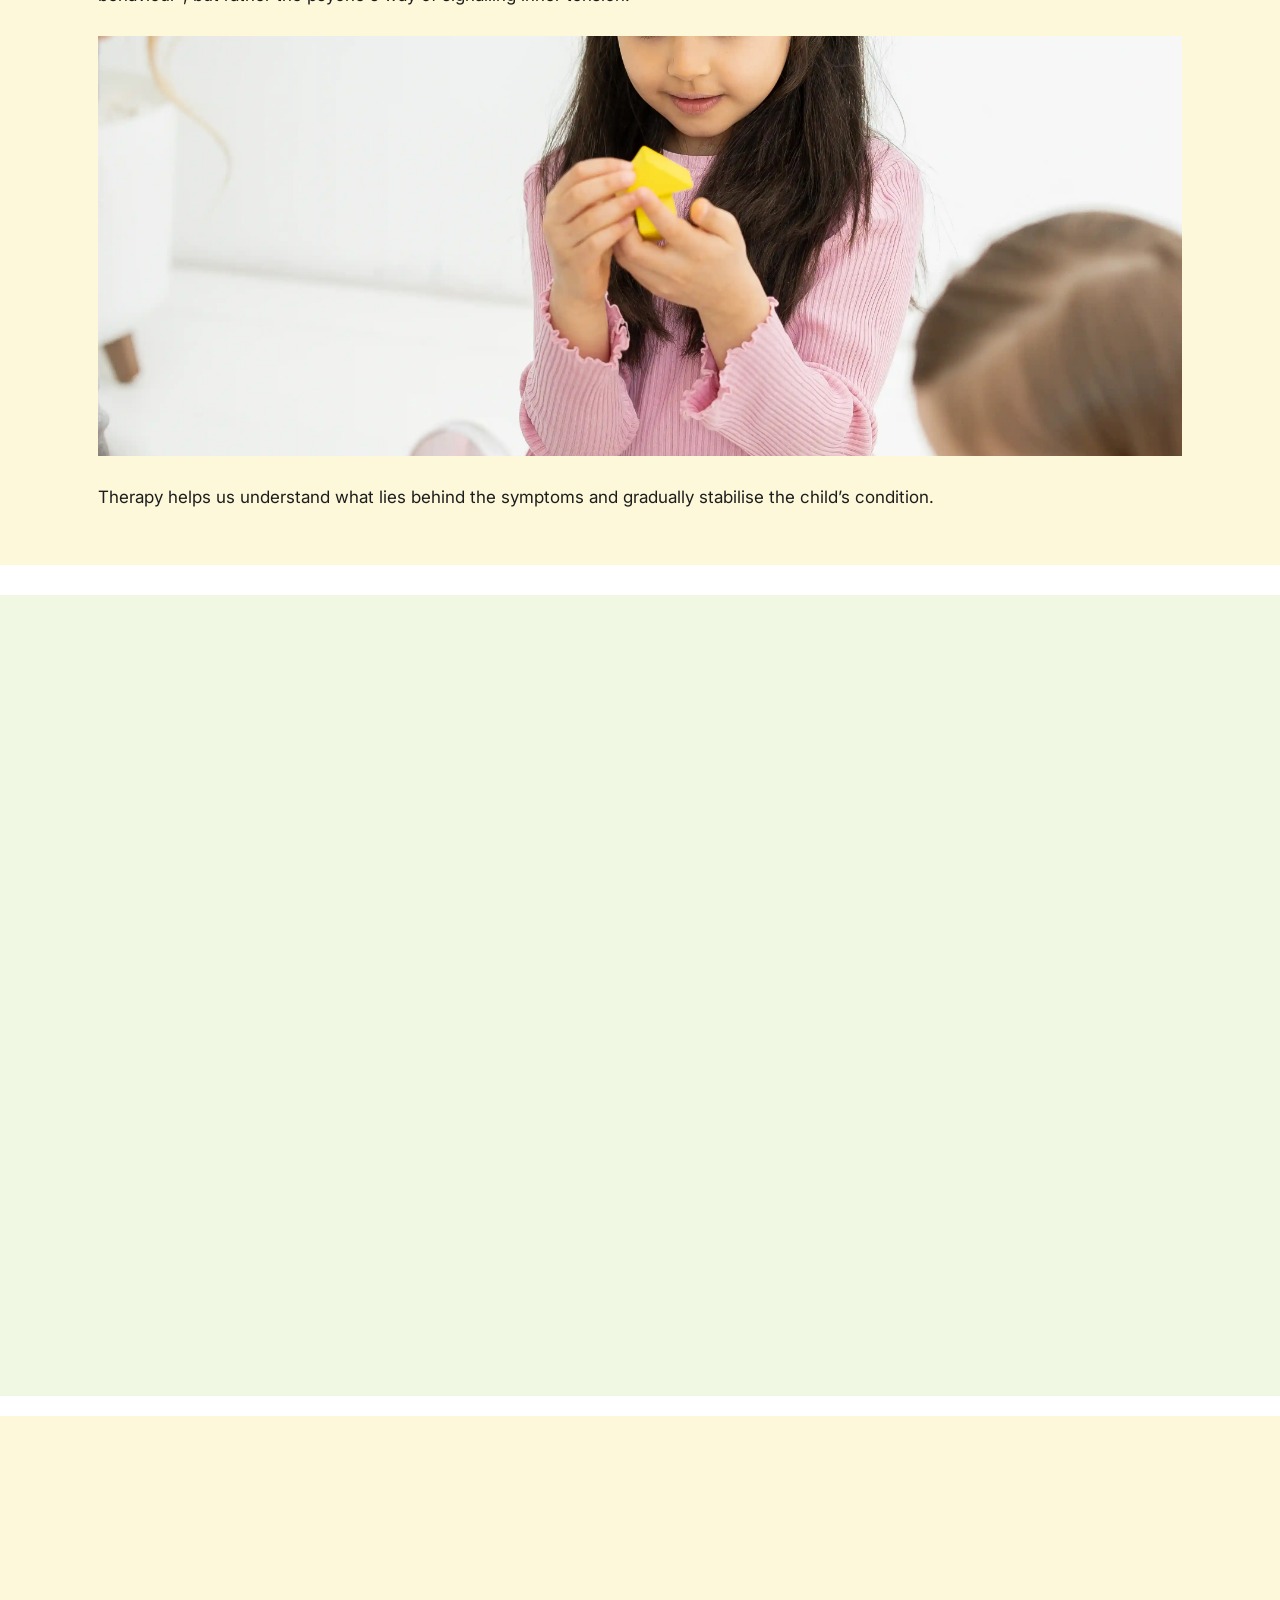
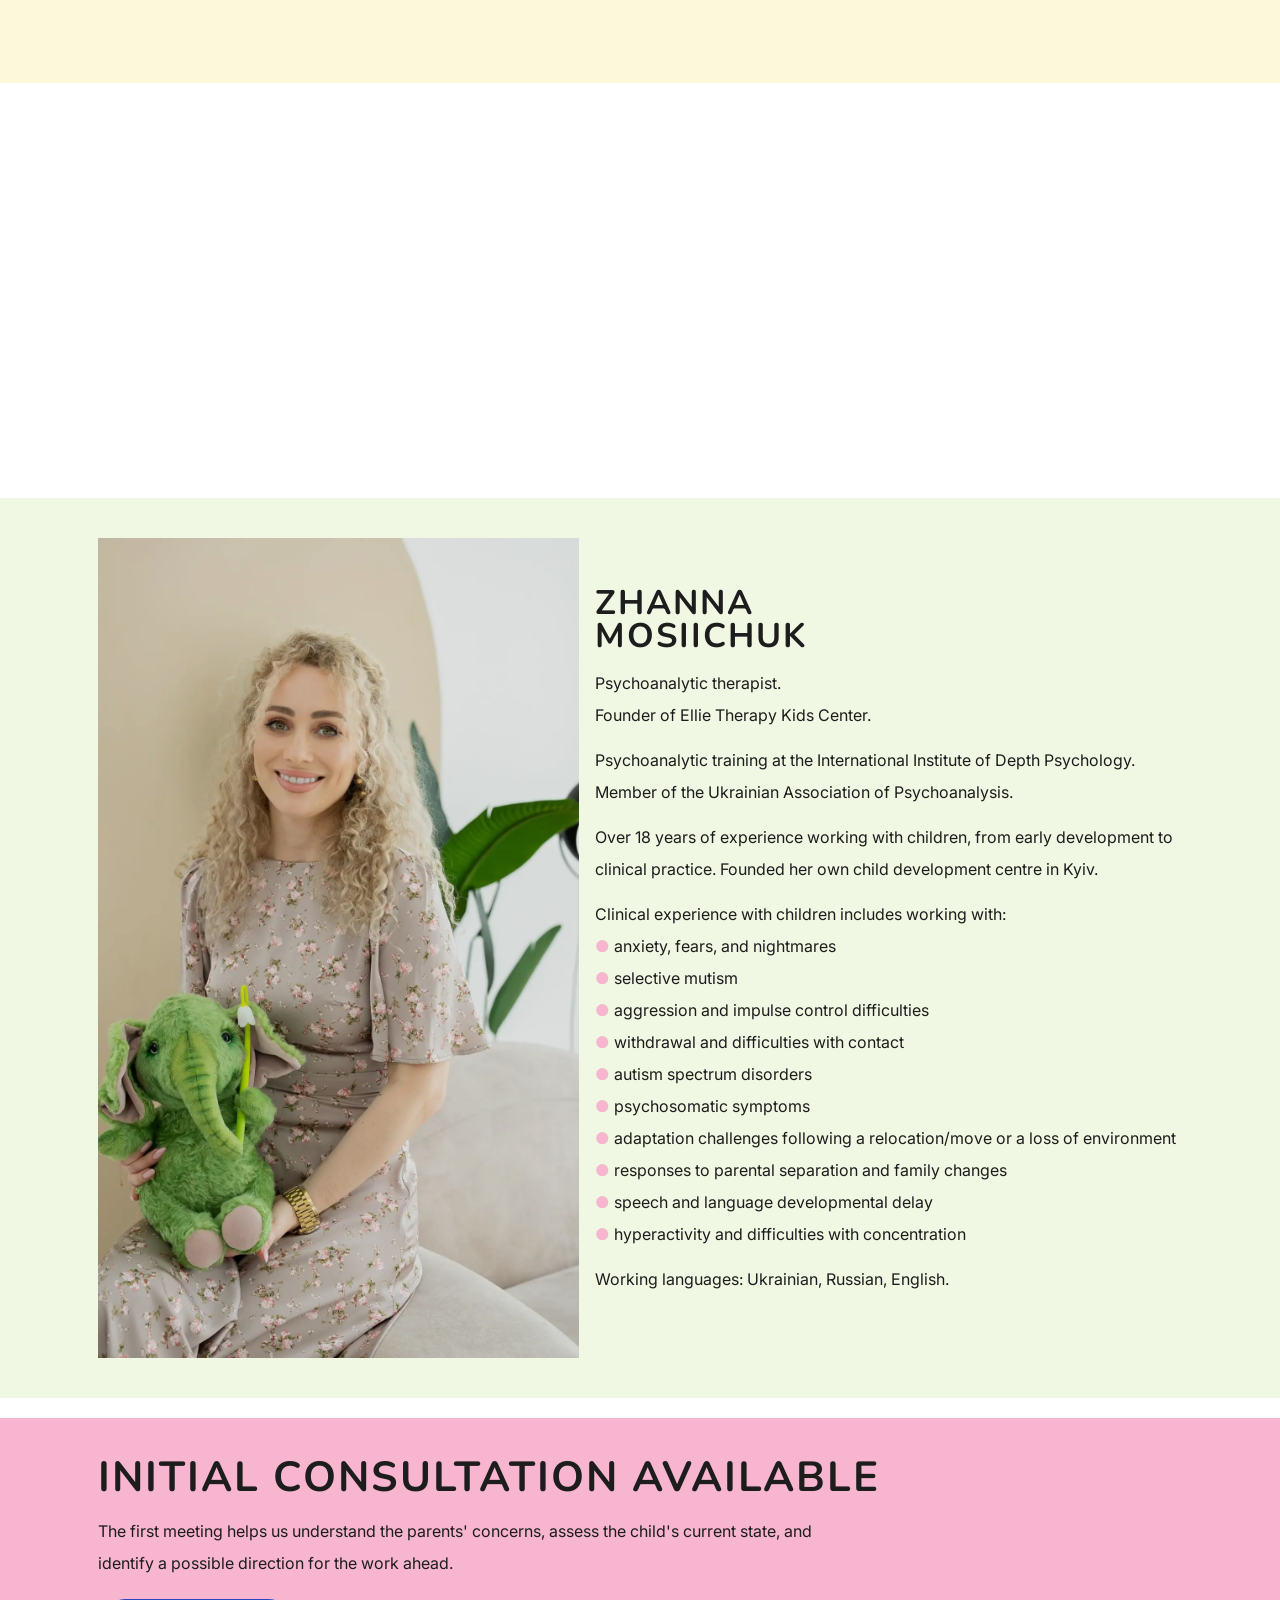
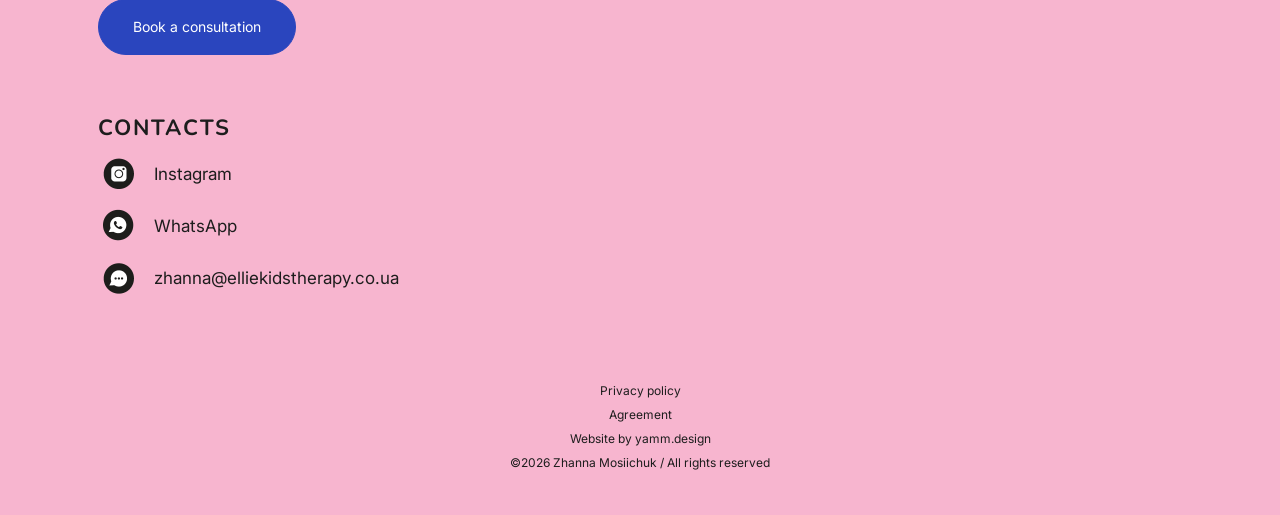
==== commit 5195585c: "Add files via upload" ====
--- a/index.html
+++ b/index.html
@@ -17,7 +17,7 @@
 <style>
 
 :root{
-    --bg:#f5f1eb;
+    --bg:#ffffff;
     --text:#1d1d1d;
     --muted:#1d1d1d;
     --line:#ddd6ce;
@@ -83,9 +83,9 @@
 
 .lang-switch{
     position:absolute;
-    right:0;
+    right:12px;
     display:flex;
-    gap:10px;
+    gap:6px;
 }
 
 .logo img{
@@ -104,7 +104,7 @@
     border:none;
     cursor:pointer;
     color:var(--muted);
-    font-size:13px;
+    font-size:11px;
     letter-spacing:1px;
     transition:.3s;
     appearance:none;
@@ -270,7 +270,7 @@
 
 .founder-info h2{
     font-family:'Nunito',sans-serif;
-    font-size:42px;
+    font-size:34px;
     line-height:.95;
     margin-bottom:15px;
     text-transform: uppercase;
@@ -286,7 +286,7 @@
 }
 
 .footer{
-    background:#efcedb;
+    background:#f7b5cf;
 
     padding:40px 0 0px;
 
@@ -294,9 +294,9 @@
     margin-top:20px;
 }
 .footer-info{
-    background:#fcf8d9;
-
-    border-top:20px solid #f5f1eb;
+    background:#f7b5cf;
+
+    border-top:none;
 
     padding:40px 20px;
 
@@ -314,6 +314,10 @@
 }
 .footer-info{
     position:relative;
+}
+.footer-info p{
+    font-size:12px;
+    line-height:1.4;
 }
 .footer .container{
     overflow:visible;
@@ -525,11 +529,11 @@
 }
 
 .pink-dot{
-    color:#eba2bf;
+    color:#f7b5cf;
 }
 
 .founder-info li::marker{
-    color:#eba2bf;
+    color:#f7b5cf;
 }
 
 .concern-section{
@@ -593,7 +597,7 @@
     width:100%;
     height:520px;
 
-    background:#efcedb;
+    background:#f7b5cf;
     border-radius:28px;
 
     padding:50px;
@@ -601,6 +605,9 @@
     display:flex;
     flex-direction:column;
     justify-content:center;
+    align-items:center;
+
+    text-align:center;
 
     border:none;
 
@@ -1009,8 +1016,8 @@
 
 
 <p>
-Psychoanalytic Therapist, founder of<br>
-Ellie Therapy Kids Center
+Psychoanalytic therapist.<br>
+Founder of Ellie Therapy Kids Center.
 </p>
 
 <p>
@@ -1362,8 +1369,8 @@
 
 
 <p>
-Psychoanalytic Therapist, founder of<br>
-Ellie Therapy Kids Center
+Psychoanalytic therapist.<br>
+Founder of Ellie Therapy Kids Center.
 </p>
 
 <p>
@@ -1709,8 +1716,8 @@
 
 
 <p>
-Психоаналітичний терапевт, засновниця<br>
-Ellie Therapy Kids Center
+Психоаналітичний терапевт.<br>
+Засновниця Ellie Therapy Kids Center.
 </p>
 
 <p>
@@ -1770,21 +1777,24 @@
 <h3>CONTACTS</h3>
 
 <div class="contact-item">
-<a href="https://instagram.com/ellie.ua" target="_blank">
-Instagram
-</a>
+    <a href="https://instagram.com/ellie.ua" target="_blank">
+        <img src="instagram.png" alt="Instagram" class="contact-icon">
+        <span>Instagram</span>
+    </a>
 </div>
 
 <div class="contact-item">
-<a href="https://wa.me/ТВІЙ_НОМЕР" target="_blank">
-WhatsApp
-</a>
+    <a href="https://wa.me/ТВІЙ_НОМЕР" target="_blank">
+        <img src="whatsapp.png" alt="WhatsApp" class="contact-icon">
+        <span>WhatsApp</span>
+    </a>
 </div>
 
 <div class="contact-item">
-<a href="mailto:zhanna@elliekidstherapy.co.ua">
-zhanna@elliekidstherapy.co.ua
-</a>
+    <a href="mailto:zhanna@elliekidstherapy.co.ua">
+        <img src="message.png" alt="Email" class="contact-icon">
+        <span>zhanna@elliekidstherapy.co.ua</span>
+    </a>
 </div>
 
 </div>
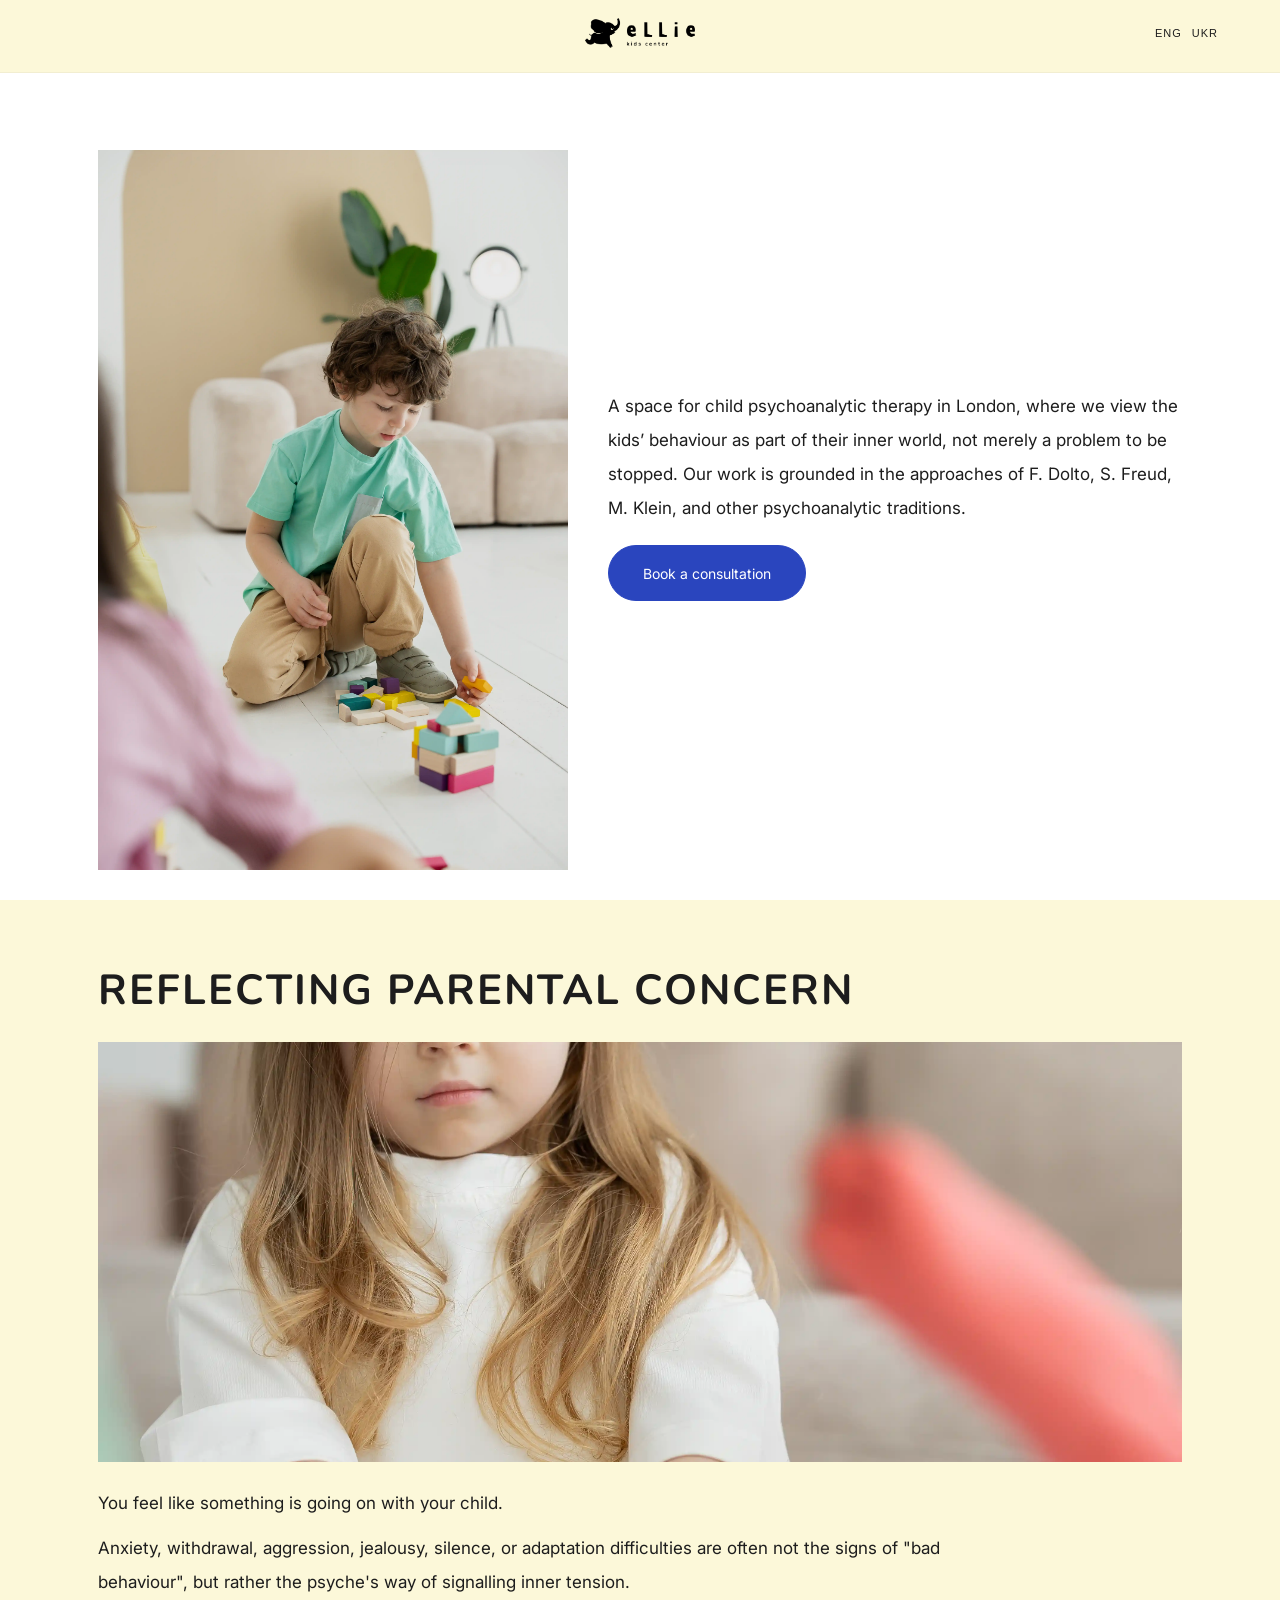
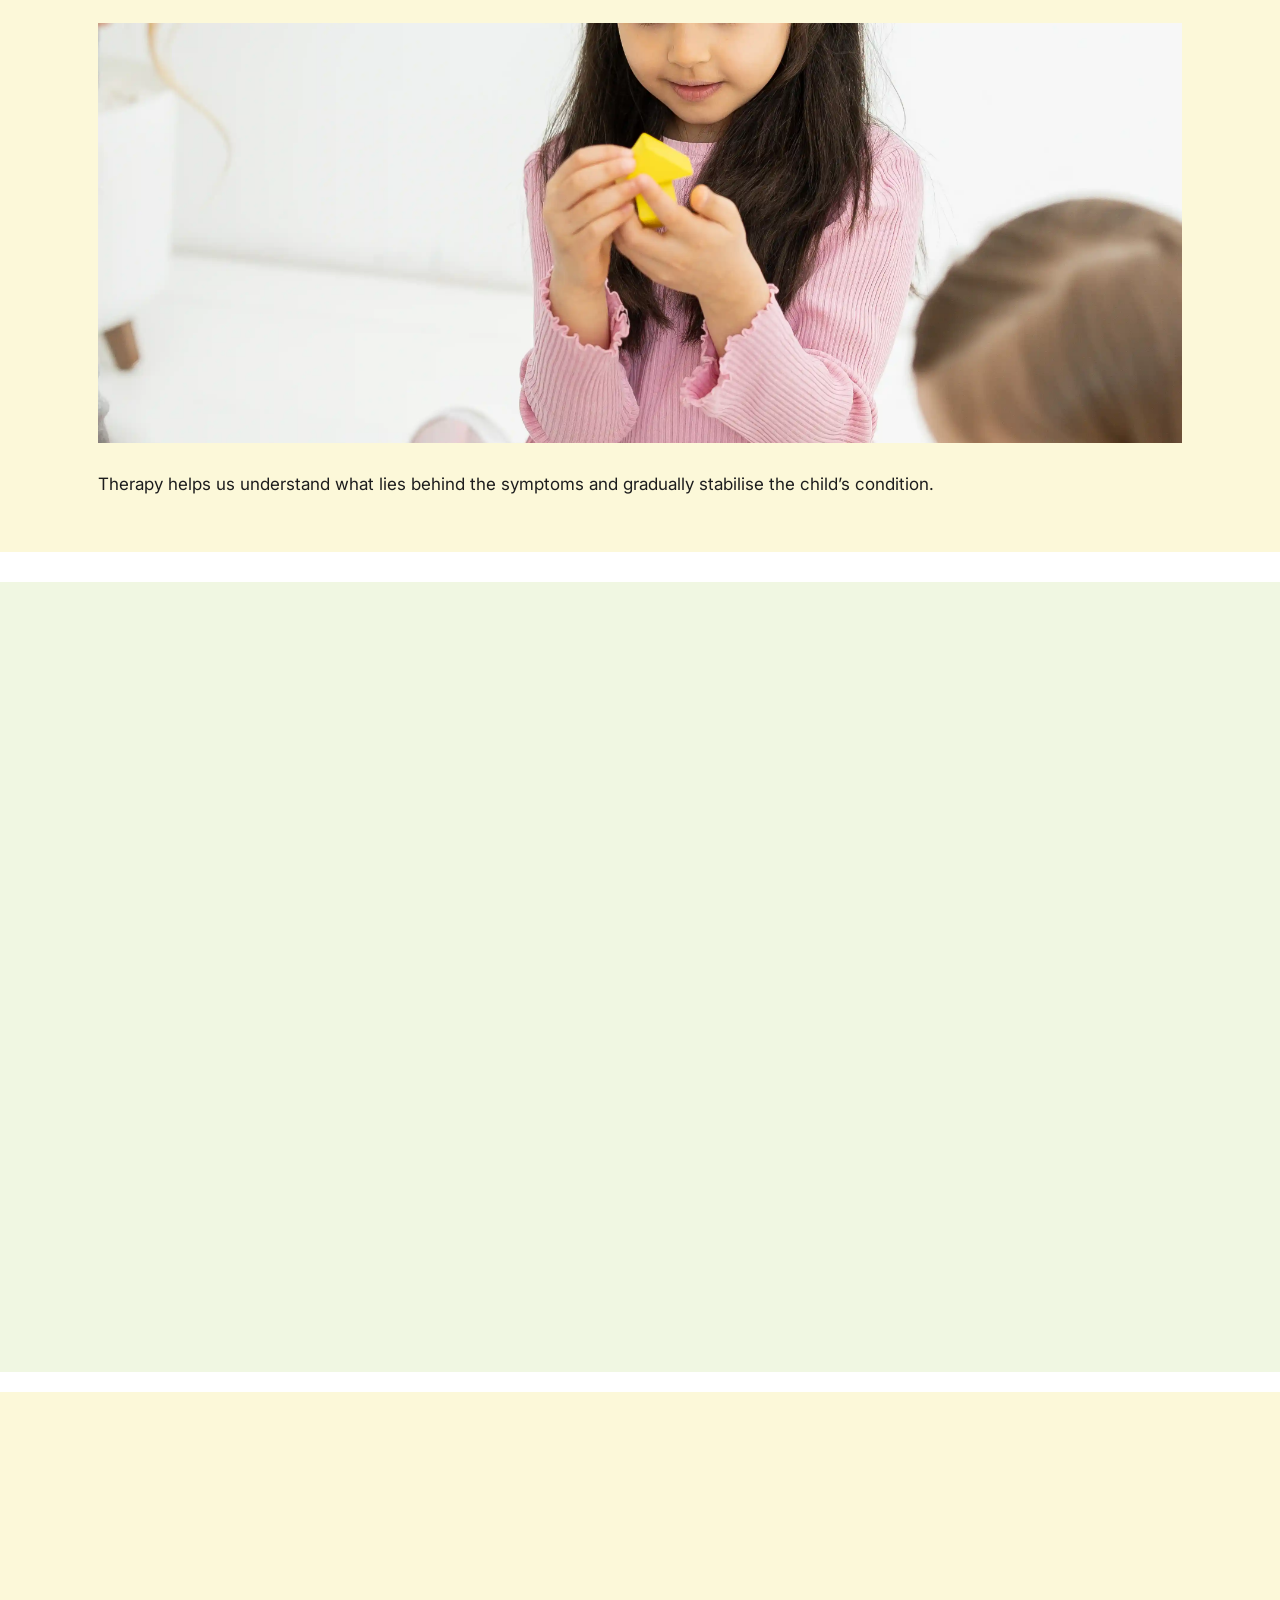
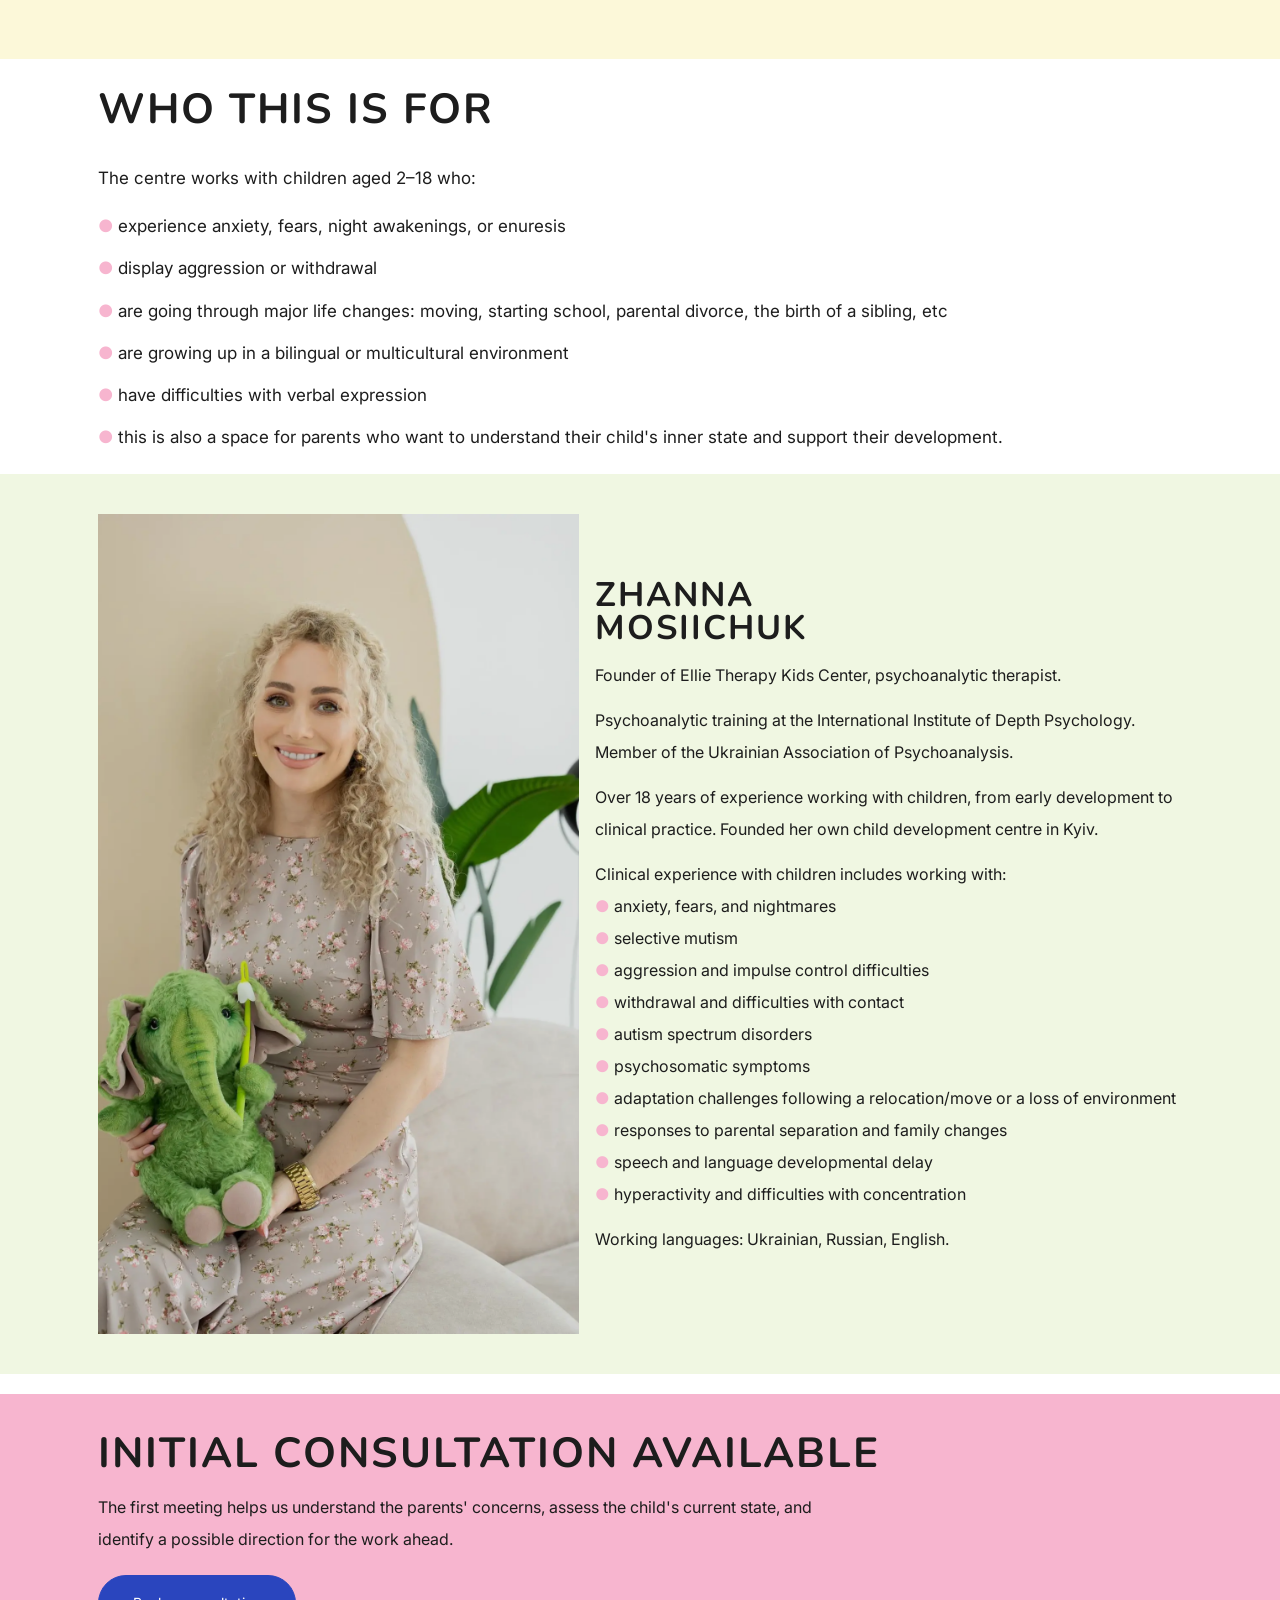
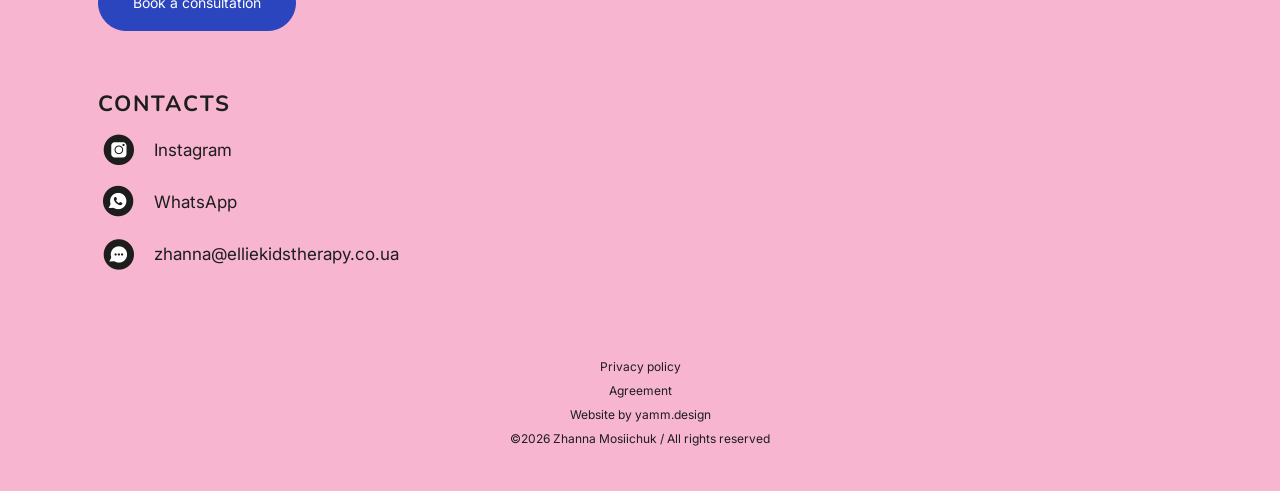
==== commit ea516df7: "Add files via upload" ====
--- a/index.html
+++ b/index.html
@@ -148,11 +148,11 @@
 }
 
 .hero p{
-    max-width:640px;
+    max-width:none;
+    width:100%;
     line-height:2;
     color:var(--muted);
     font-size:17px;
-    text-wrap:pretty;
 }
 
 .button{
@@ -738,7 +738,18 @@
     height:42px;
     font-size:26px;
 }
-
+.slider-btn.prev{
+    left:10px;
+}
+
+.slider-btn.next{
+    right:10px;
+}
+
+.card{
+    padding-left:60px;
+    padding-right:60px;
+}
 }
 
 
@@ -778,7 +789,6 @@
 
 <p>
 A space for child psychoanalytic therapy in London, where we view the kids’ behaviour as part of their inner world, not merely a problem to be stopped.
-<br>
 Our work is grounded in the approaches of F. Dolto, S. Freud, M. Klein, and other psychoanalytic traditions.
 </p>
 
@@ -805,13 +815,13 @@
 </h2>
 
 
-<p class="section-text">
-You feel like something is going on with your child.
-</p>
-
 <div class="concern-image">
     <img src="2.webp" alt="therapy image">
 </div>
+
+<p class="section-text">
+You feel like something is going on with your child.
+</p>
 
 <p class="section-text">
 Anxiety, withdrawal, aggression, jealousy, silence, or adaptation difficulties are often not the signs of "bad behaviour", but rather the psyche's way of signalling inner tension.
@@ -839,11 +849,7 @@
 How we work
 </h2>
 <p class="section-text">
-Our work is based on a psychoanalytic understanding of the child as a subject with their own inner world.
-</p>
-
-<p class="section-text">
-What we use in our work:
+Our work is based on a psychoanalytic understanding of the child as a subject with their own inner world. What we use in our work:
 </p>
 <div class="cards-wrapper">
 
@@ -1016,8 +1022,7 @@
 
 
 <p>
-Psychoanalytic therapist.<br>
-Founder of Ellie Therapy Kids Center.
+Founder of Ellie Therapy Kids Center, psychoanalytic therapist.
 </p>
 
 <p>
@@ -1140,7 +1145,6 @@
 
 <p>
 A space for child psychoanalytic therapy in London, where we view the kids’ behaviour as part of their inner world, not merely a problem to be stopped.
-<br>
 Our work is grounded in the approaches of F. Dolto, S. Freud, M. Klein, and other psychoanalytic traditions.
 </p>
 
@@ -1162,13 +1166,13 @@
 Reflecting parental concern
 </h2>
 
-<p class="section-text">
-You feel like something is going on with your child.
-</p>
-
 <div class="concern-image">
     <img src="2.webp" alt="therapy image">
 </div>
+
+<p class="section-text">
+You feel like something is going on with your child.
+</p>
 
 <p class="section-text">
 Anxiety, withdrawal, aggression, jealousy, silence, or adaptation difficulties are often not the signs of "bad behaviour", but rather the psyche's way of signalling inner tension.
@@ -1197,11 +1201,7 @@
 </h2>
 
 <p class="section-text">
-Our work is based on a psychoanalytic understanding of the child as a subject with their own inner world.
-</p>
-
-<p class="section-text">
-What we use in our work:
+Our work is based on a psychoanalytic understanding of the child as a subject with their own inner world. What we use in our work:
 </p>
 
 
@@ -1369,8 +1369,7 @@
 
 
 <p>
-Psychoanalytic therapist.<br>
-Founder of Ellie Therapy Kids Center.
+Founder of Ellie Therapy Kids Center, psychoanalytic therapist.
 </p>
 
 <p>
@@ -1485,7 +1484,6 @@
 
 <p>
 Простір дитячої психоаналітичної терапії в Лондоні, де поведінка дитини розглядається як частина її внутрішнього світу, а не лише проблема, яку потрібно зупинити.
-<br>
 Робота ґрунтується на підходах Ф. Дольто, З. Фрейда, М.Кляйн та інших психоаналітичних традиціях.
 </p>
 
@@ -1510,13 +1508,13 @@
 </h2>
 
 
-<p class="section-text">
-Ви відчуваєте, що з дитиною щось відбувається.
-</p>
-
 <div class="concern-image">
     <img src="2.webp" alt="therapy image">
 </div>
+
+<p class="section-text">
+Ви відчуваєте, що з дитиною щось відбувається.
+</p>
 
 <p class="section-text">
 Тривога, замкнутість, агресія, ревнощі, мовчання або труднощі адаптації часто є не “поганою поведінкою”, а способом психіки повідомити про внутрішню напругу.
@@ -1544,11 +1542,7 @@
 Як відбувається робота
 </h2>
 <p class="section-text">
-Робота будується на психоаналітичному розумінні дитини як суб’єкта з власним внутрішнім світом.
-</p>
-
-<p class="section-text">
-У роботі використовуються:
+Робота будується на психоаналітичному розумінні дитини як суб’єкта з власним внутрішнім світом. У роботі використовуються:
 </p>
 <div class="cards-wrapper">
 
@@ -1716,8 +1710,7 @@
 
 
 <p>
-Психоаналітичний терапевт.<br>
-Засновниця Ellie Therapy Kids Center.
+Засновниця Ellie Therapy Kids Center, психоаналітичний терапевт.
 </p>
 
 <p>
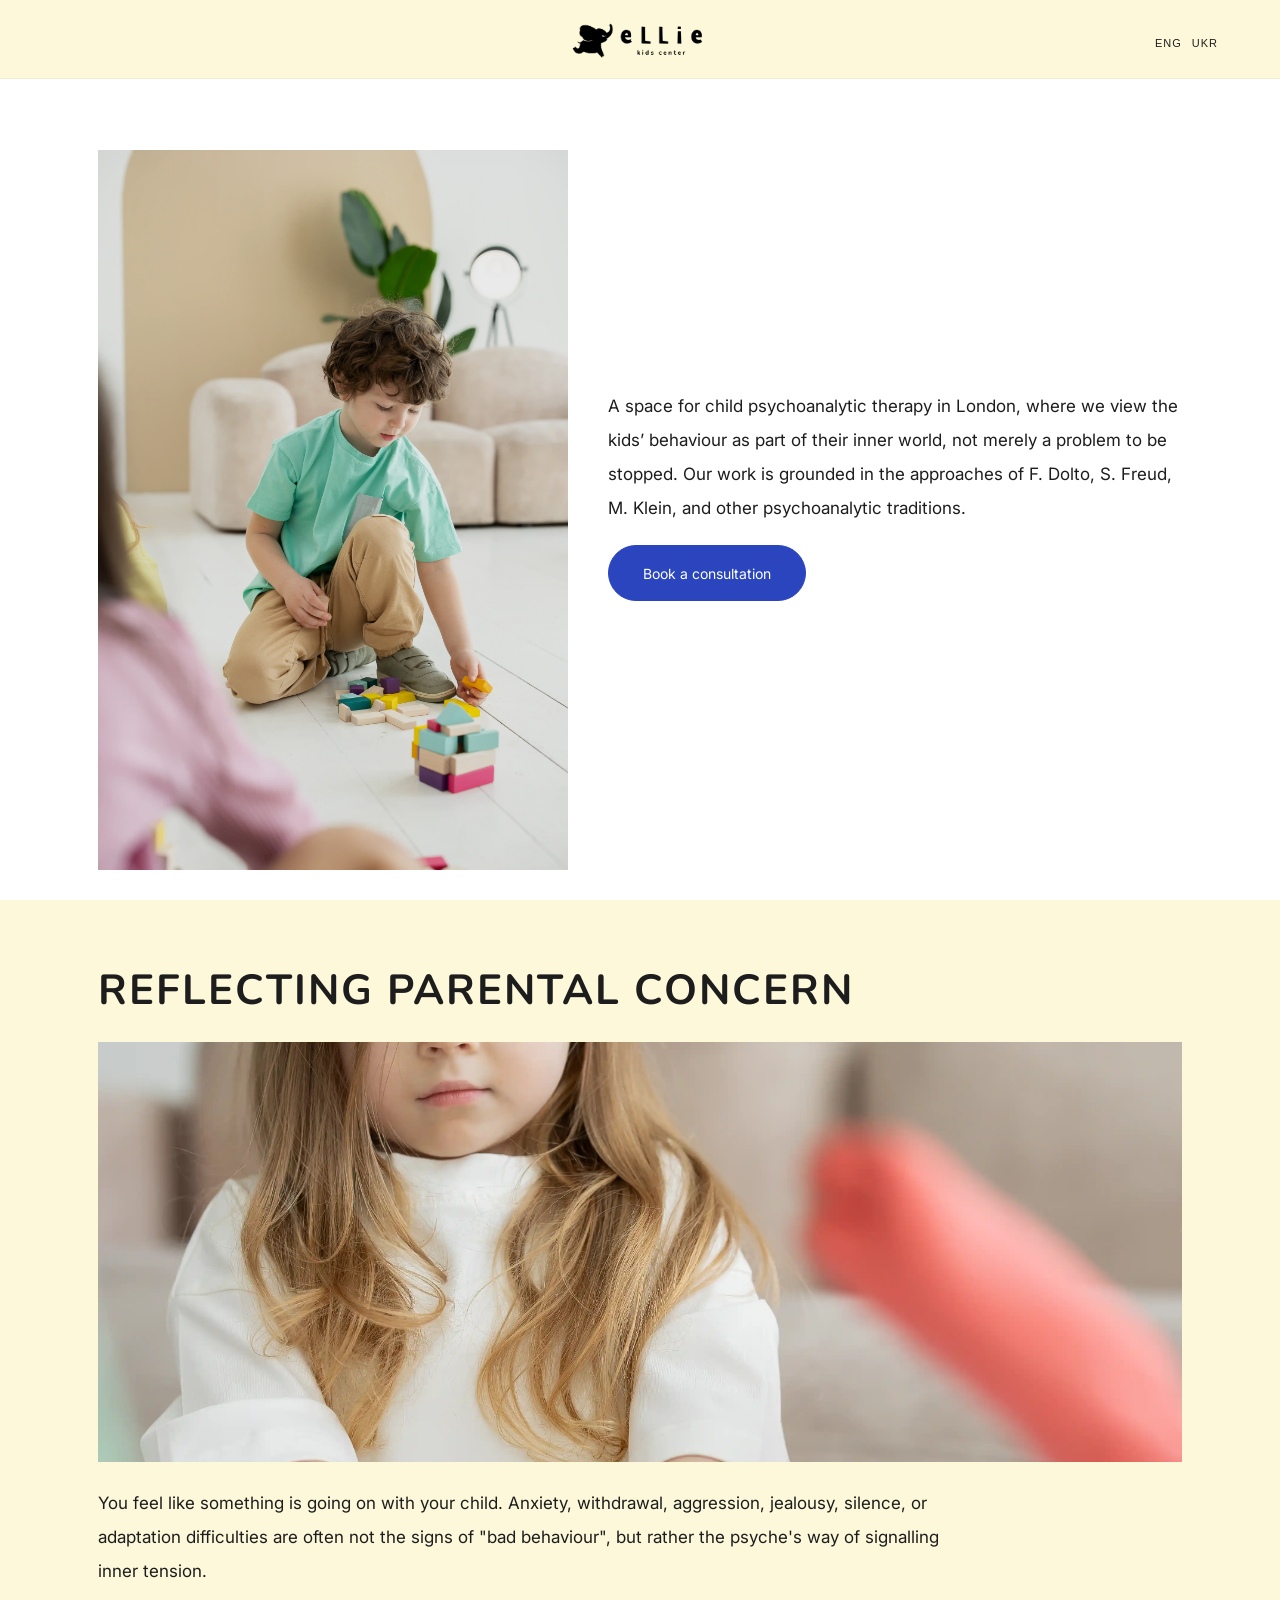
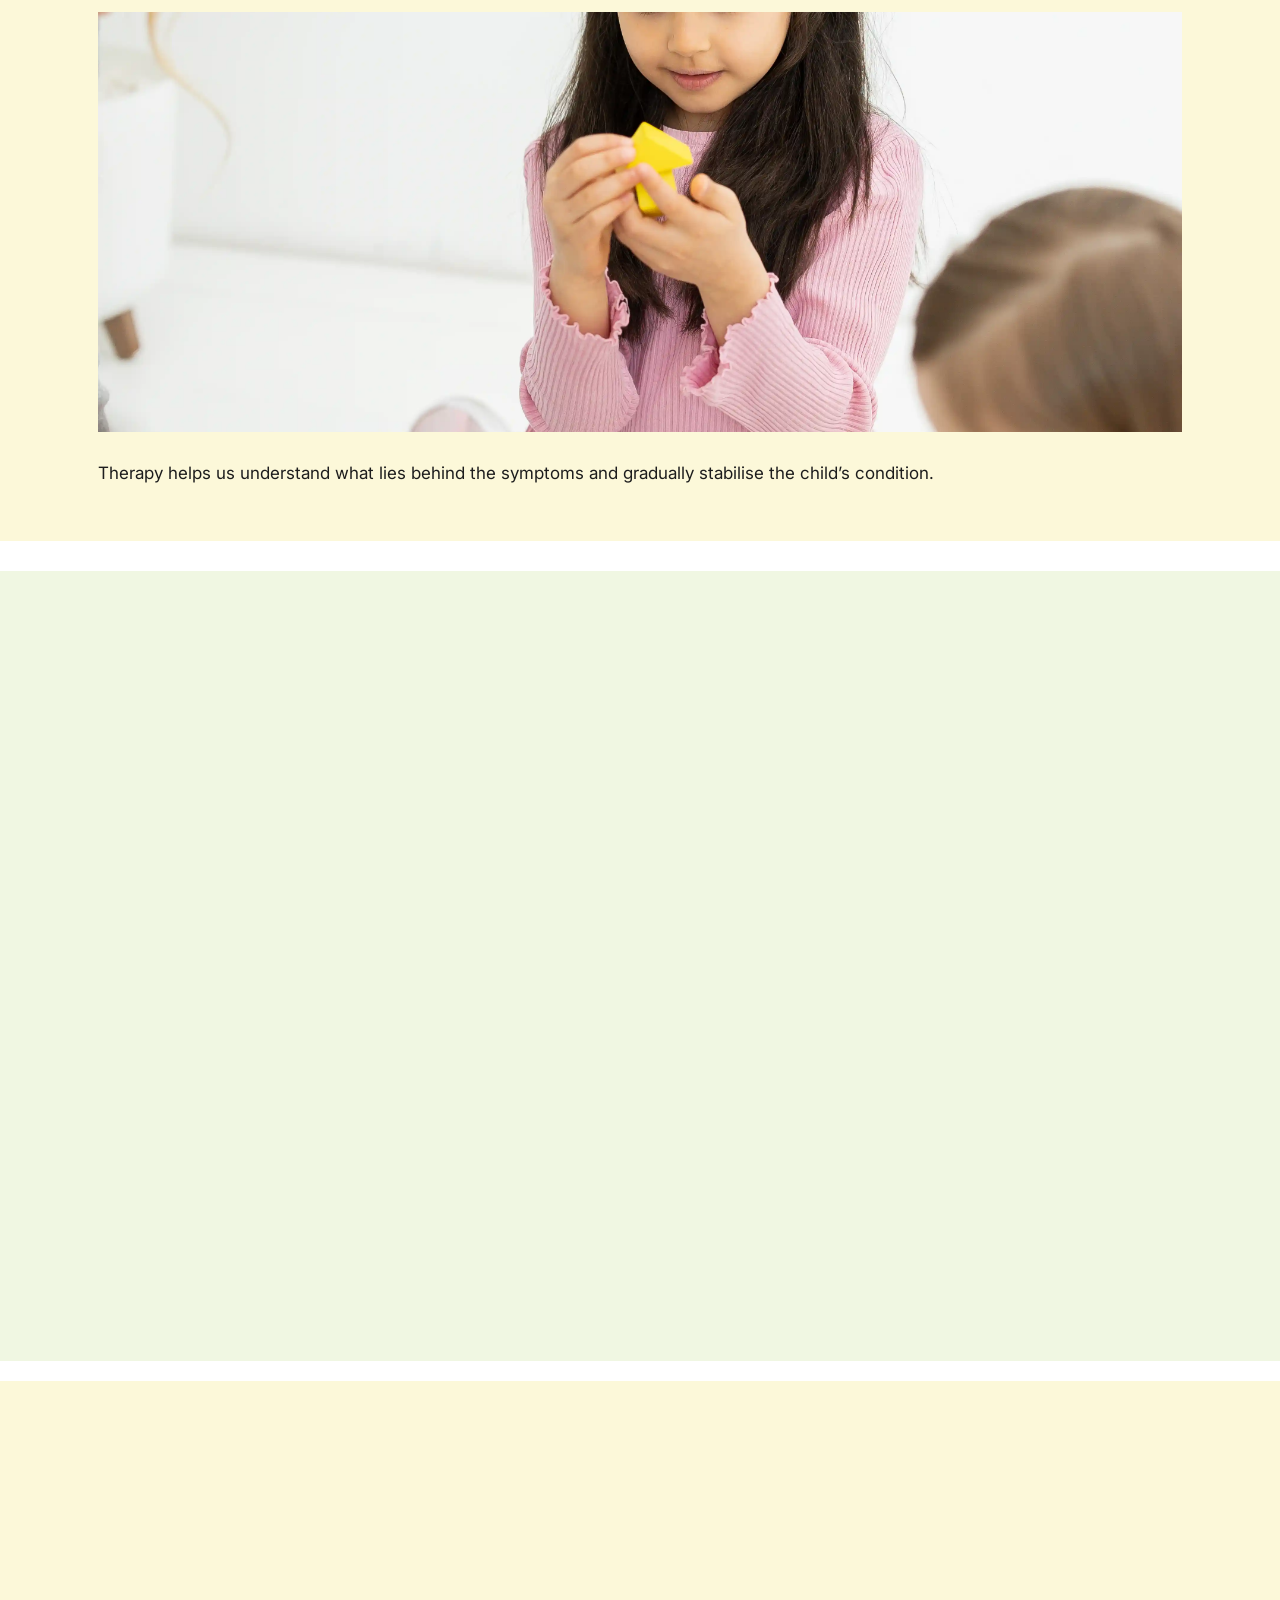
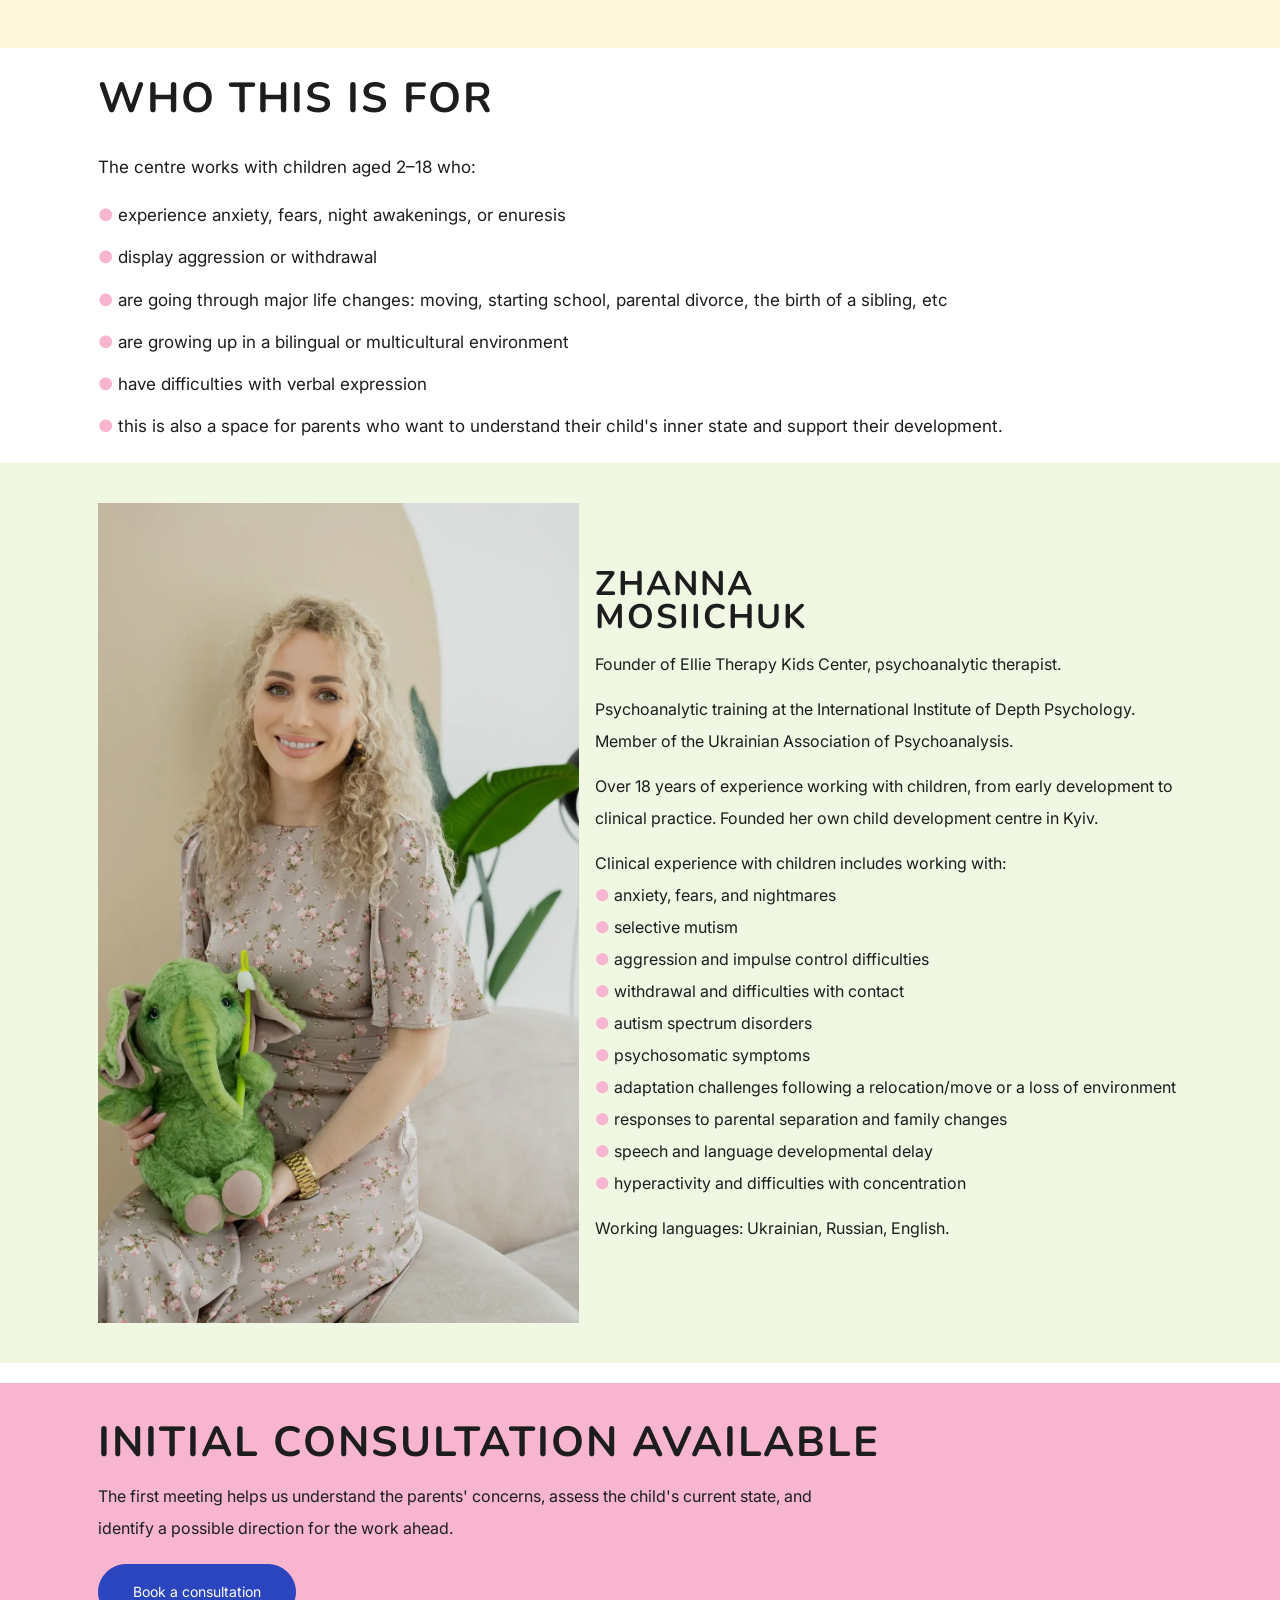
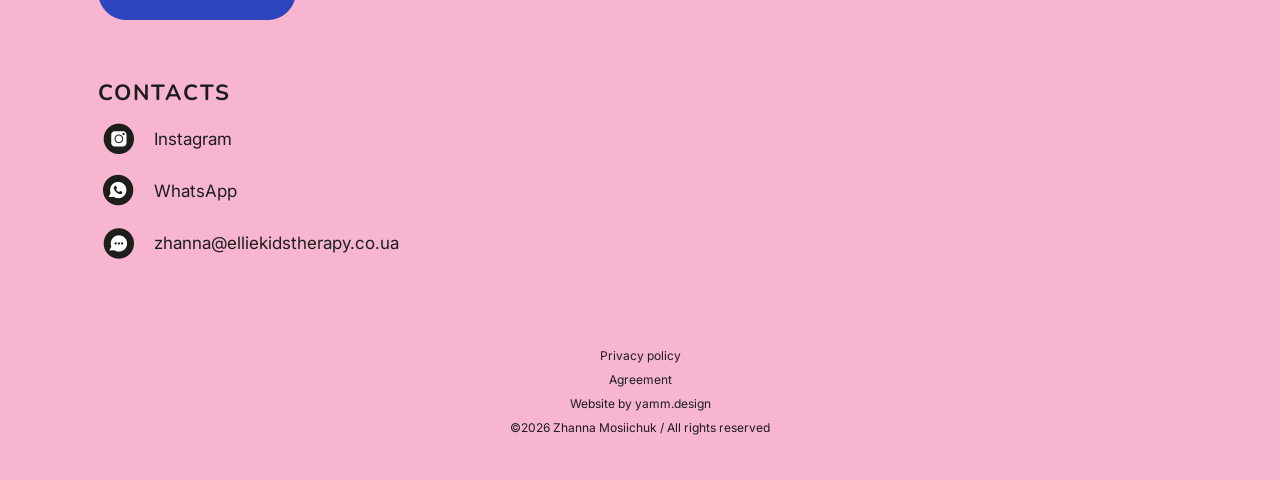
==== commit 758c63b4: "Add files via upload" ====
--- a/index.html
+++ b/index.html
@@ -71,7 +71,7 @@
     backdrop-filter:blur(16px);
     background:#fcf8d9;
     border-bottom:1px solid rgba(0,0,0,.04);
-    padding:24px 0;
+    padding:10px 0;
 }
 
 .nav{
@@ -89,7 +89,7 @@
 }
 
 .logo img{
-    height:30px;
+    height:50px;
     width:auto;
     display:block;
 }
@@ -436,7 +436,7 @@
 @media(max-width:640px){
 
 .logo img{
-    height:30px;
+    height:45px;
 }
 
 .concern-section{
@@ -820,11 +820,7 @@
 </div>
 
 <p class="section-text">
-You feel like something is going on with your child.
-</p>
-
-<p class="section-text">
-Anxiety, withdrawal, aggression, jealousy, silence, or adaptation difficulties are often not the signs of "bad behaviour", but rather the psyche's way of signalling inner tension.
+You feel like something is going on with your child. Anxiety, withdrawal, aggression, jealousy, silence, or adaptation difficulties are often not the signs of "bad behaviour", but rather the psyche's way of signalling inner tension.
 </p>
 
 <div class="concern-image">
@@ -1171,11 +1167,7 @@
 </div>
 
 <p class="section-text">
-You feel like something is going on with your child.
-</p>
-
-<p class="section-text">
-Anxiety, withdrawal, aggression, jealousy, silence, or adaptation difficulties are often not the signs of "bad behaviour", but rather the psyche's way of signalling inner tension.
+You feel like something is going on with your child. Anxiety, withdrawal, aggression, jealousy, silence, or adaptation difficulties are often not the signs of "bad behaviour", but rather the psyche's way of signalling inner tension.
 </p>
 
 <div class="concern-image">
@@ -1513,11 +1505,7 @@
 </div>
 
 <p class="section-text">
-Ви відчуваєте, що з дитиною щось відбувається.
-</p>
-
-<p class="section-text">
-Тривога, замкнутість, агресія, ревнощі, мовчання або труднощі адаптації часто є не “поганою поведінкою”, а способом психіки повідомити про внутрішню напругу.
+Ви відчуваєте, що з дитиною щось відбувається. Тривога, замкнутість, агресія, ревнощі, мовчання або труднощі адаптації часто є не “поганою поведінкою”, а способом психіки повідомити про внутрішню напругу.
 </p>
 
 <div class="concern-image">
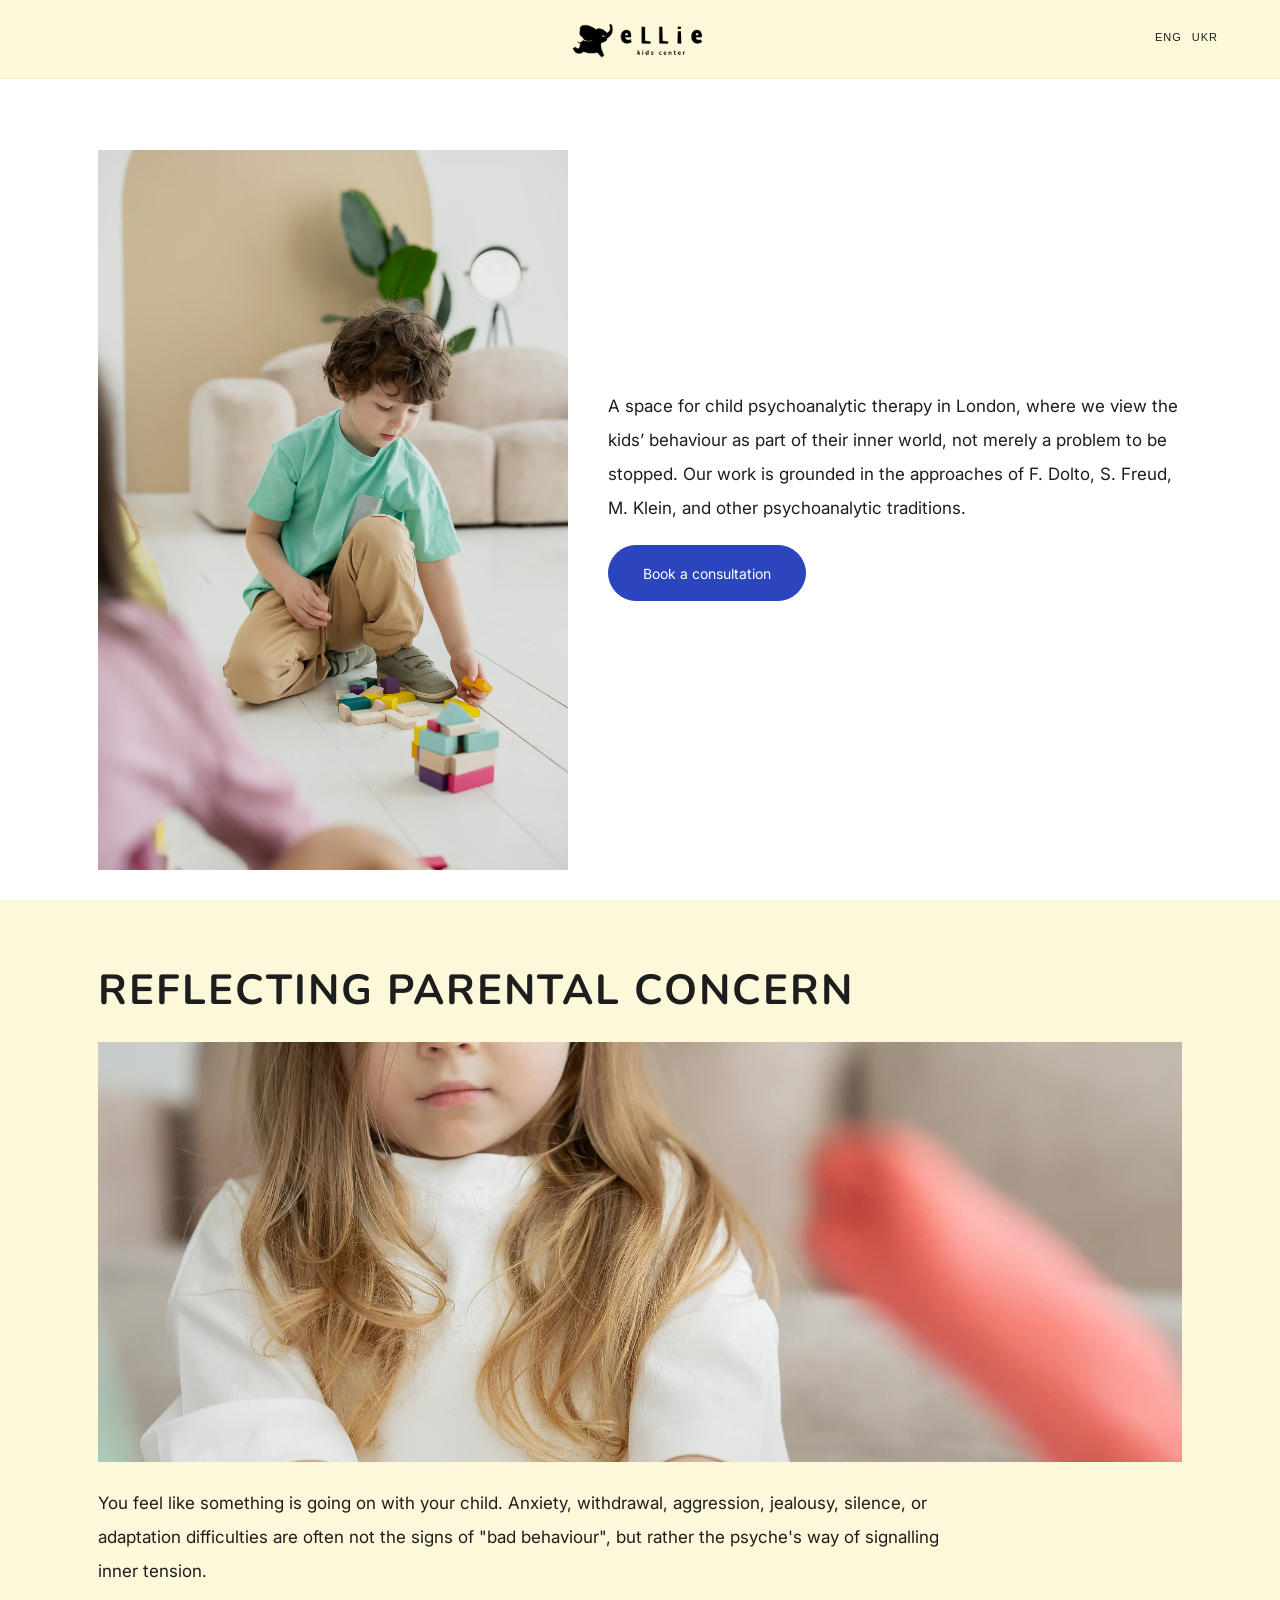
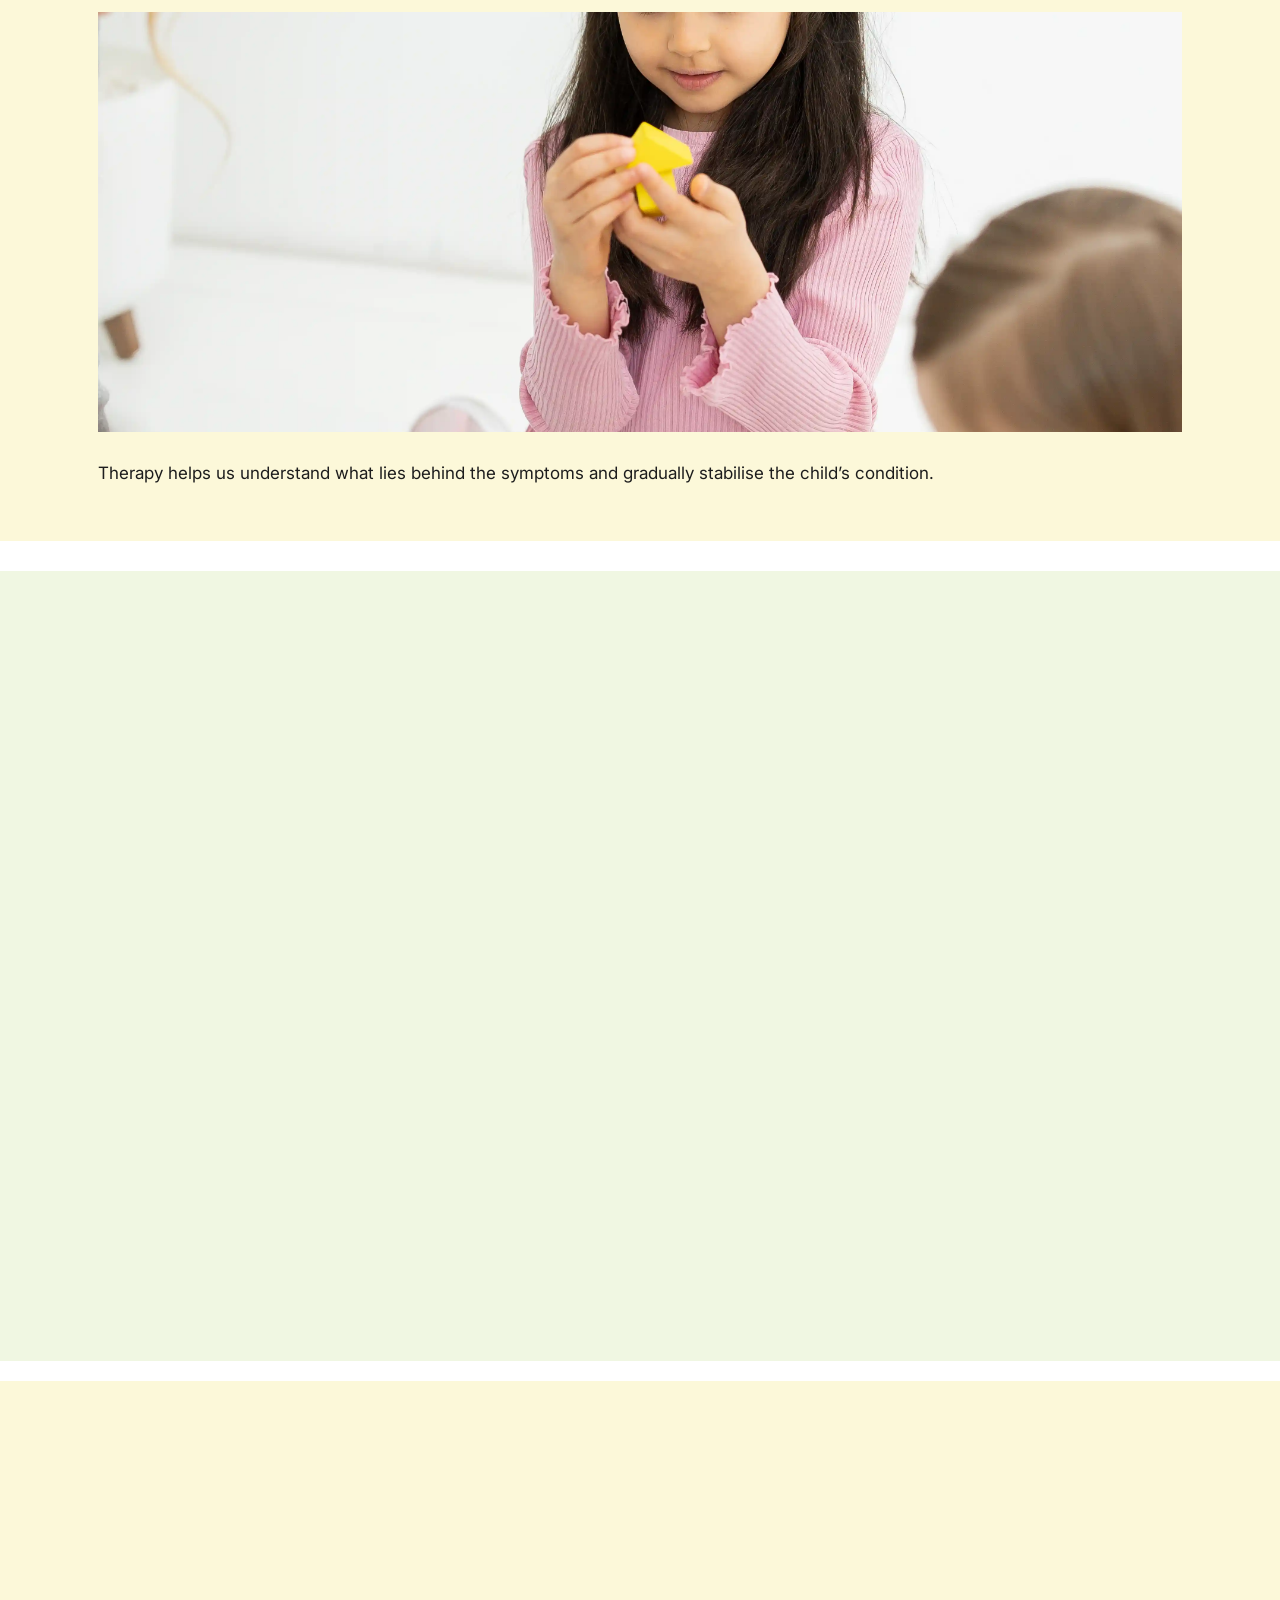
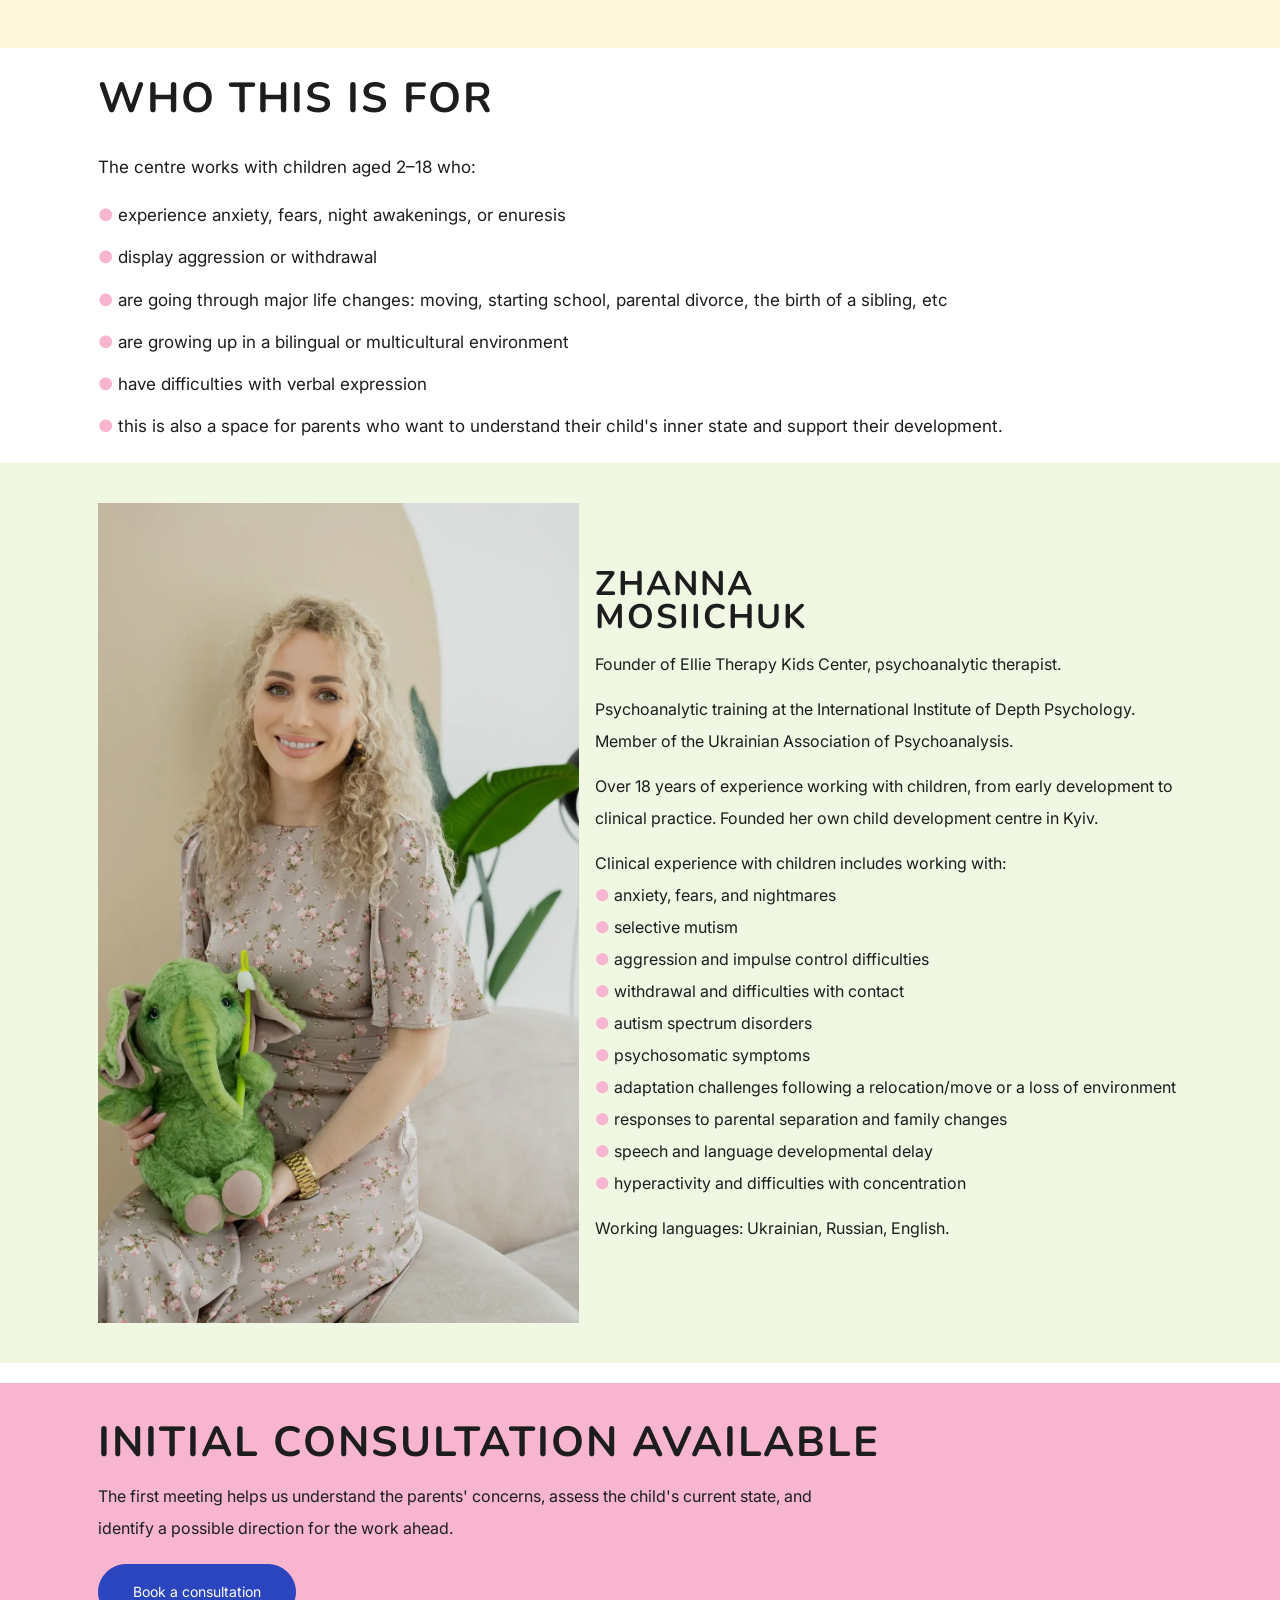
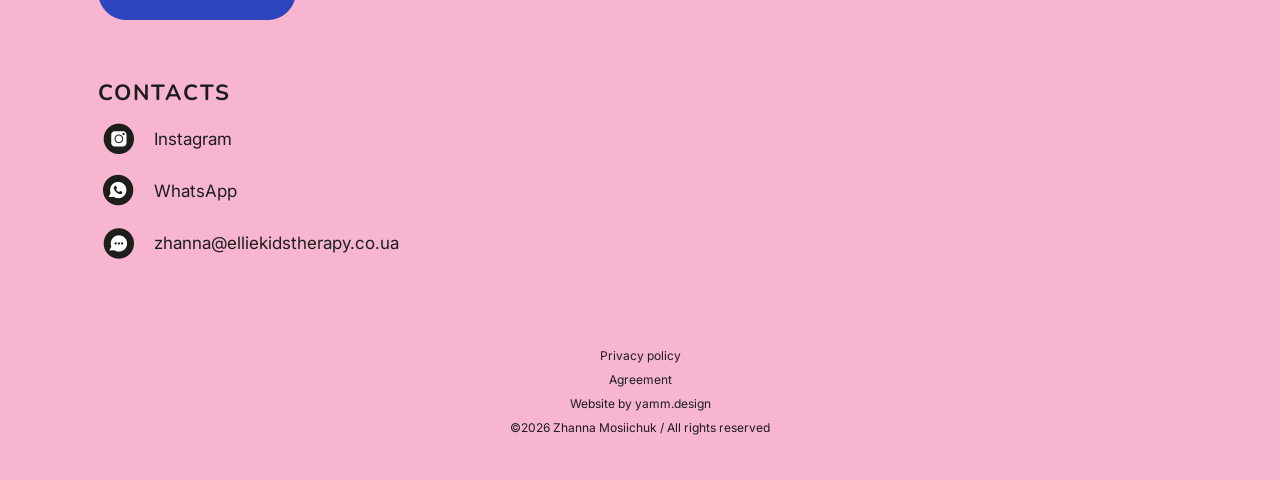
==== commit 9bb5a180: "Add files via upload" ====
--- a/index.html
+++ b/index.html
@@ -84,6 +84,7 @@
 .lang-switch{
     position:absolute;
     right:12px;
+    top:13px;
     display:flex;
     gap:6px;
 }
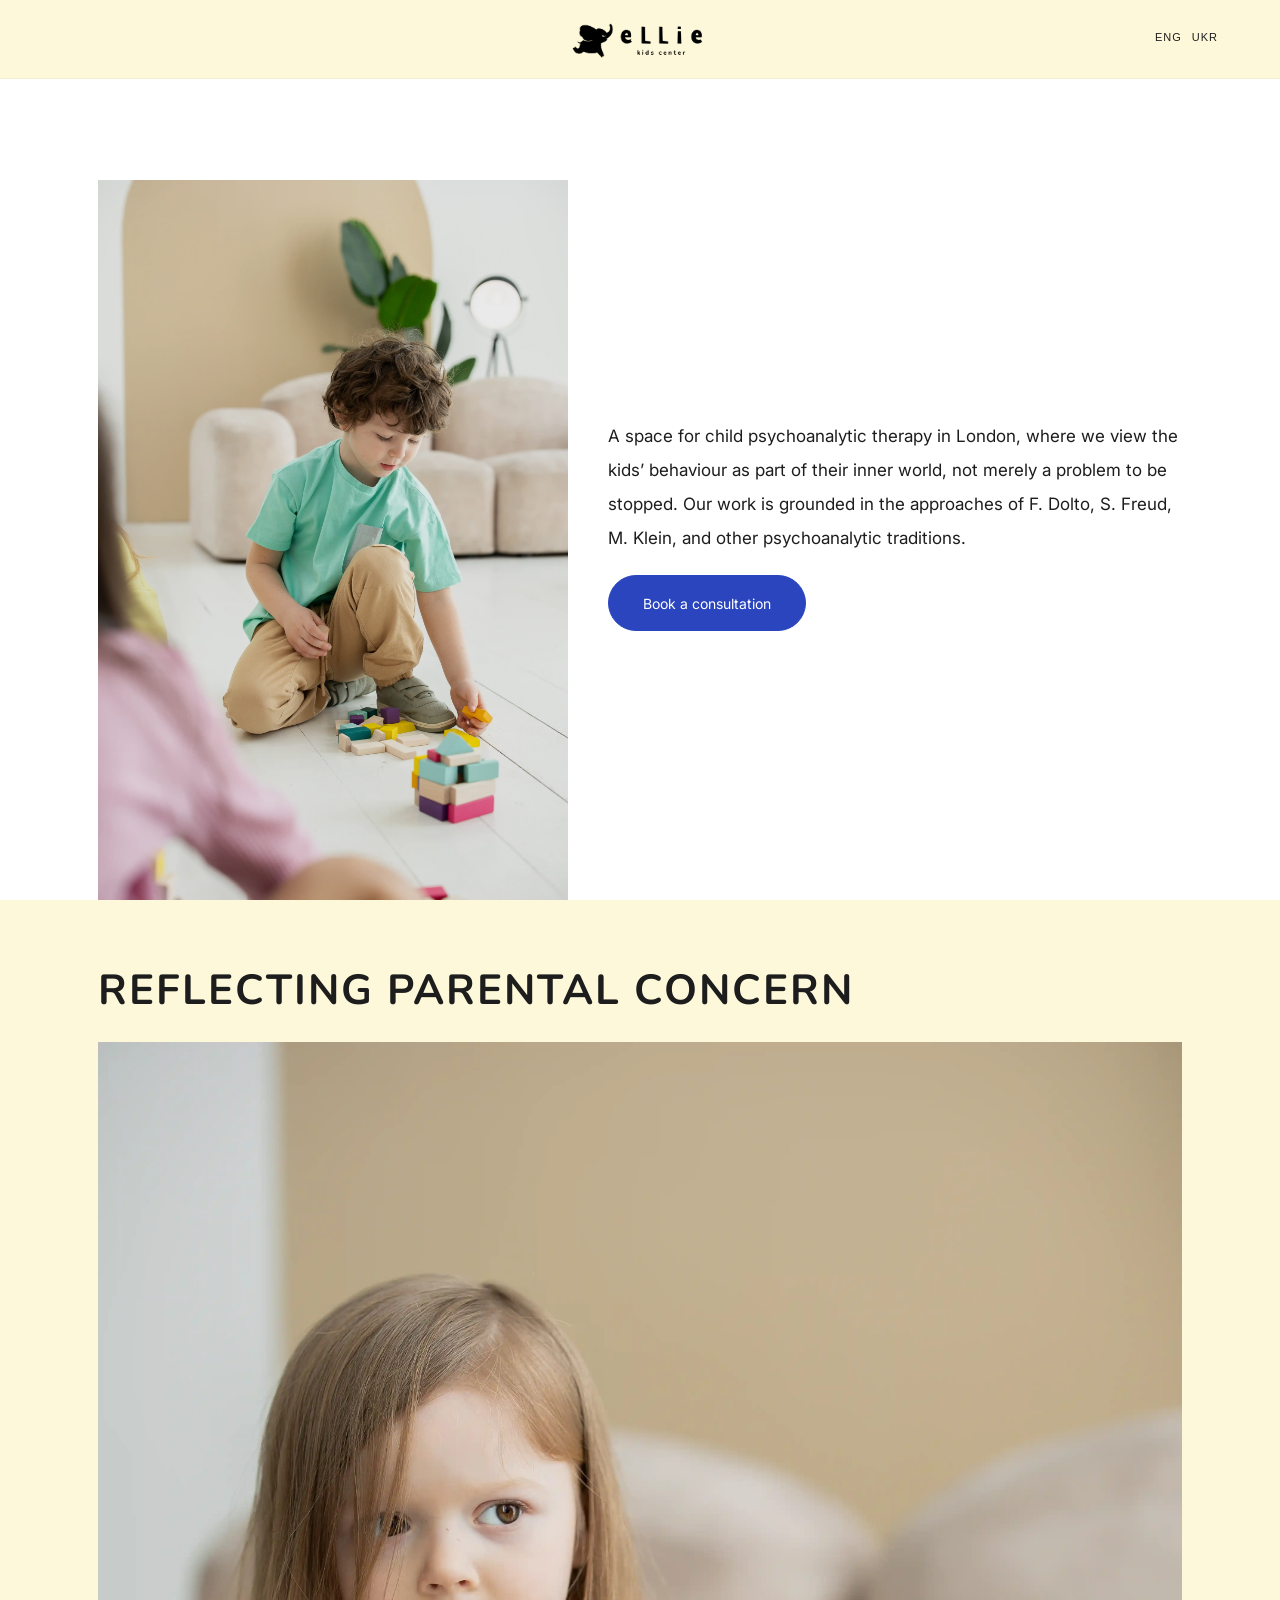
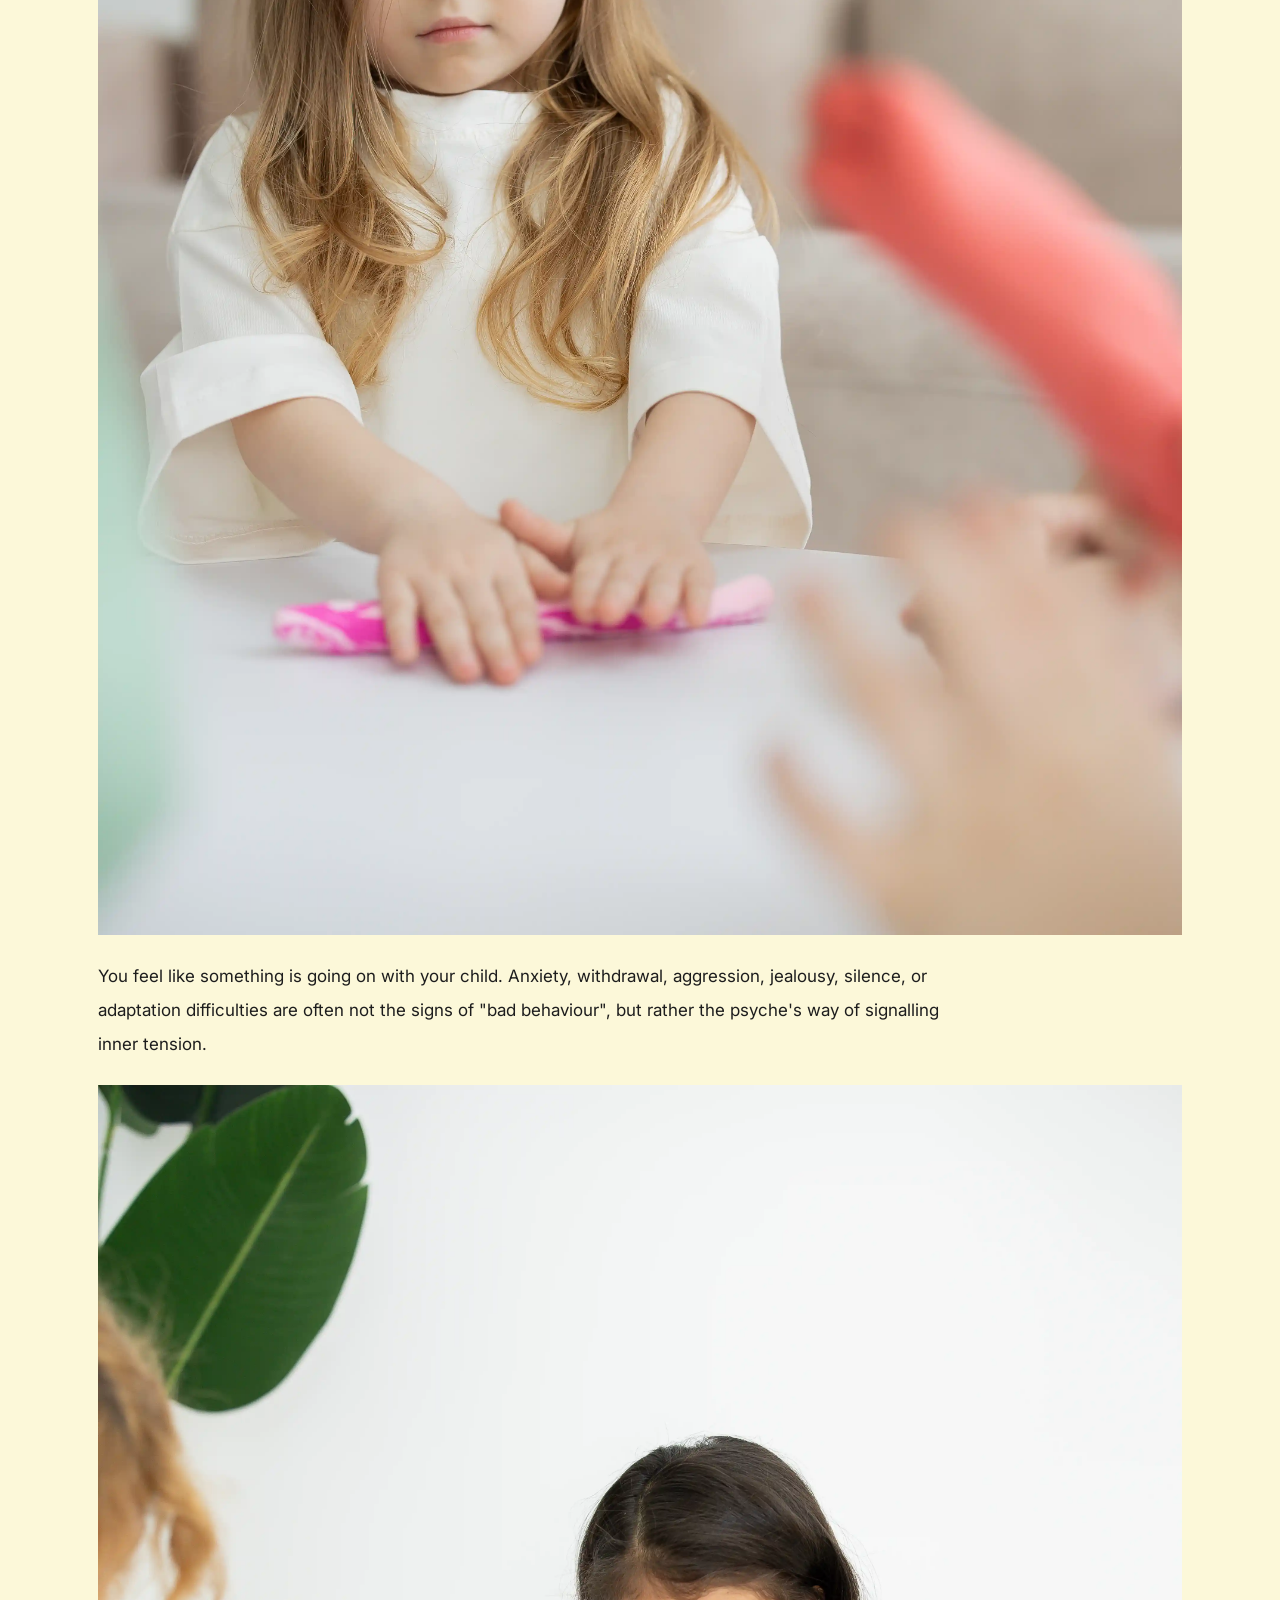
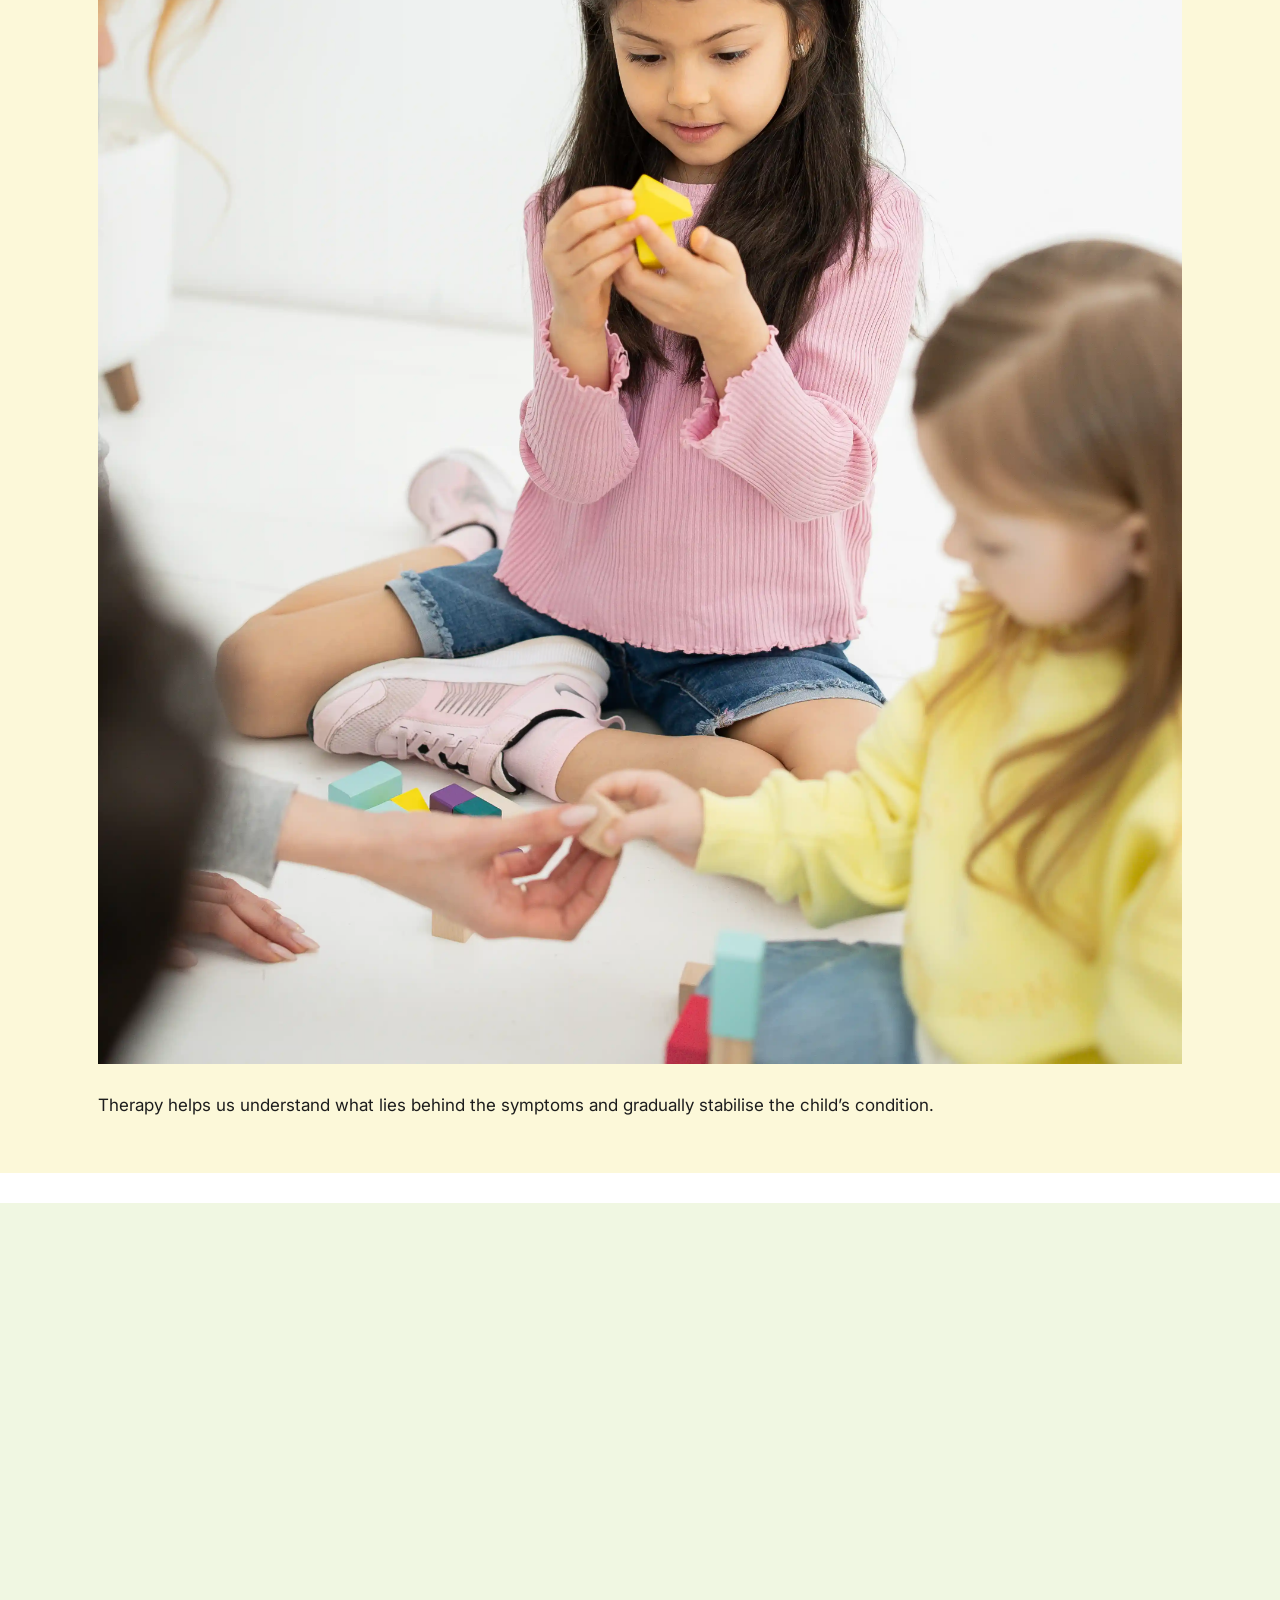
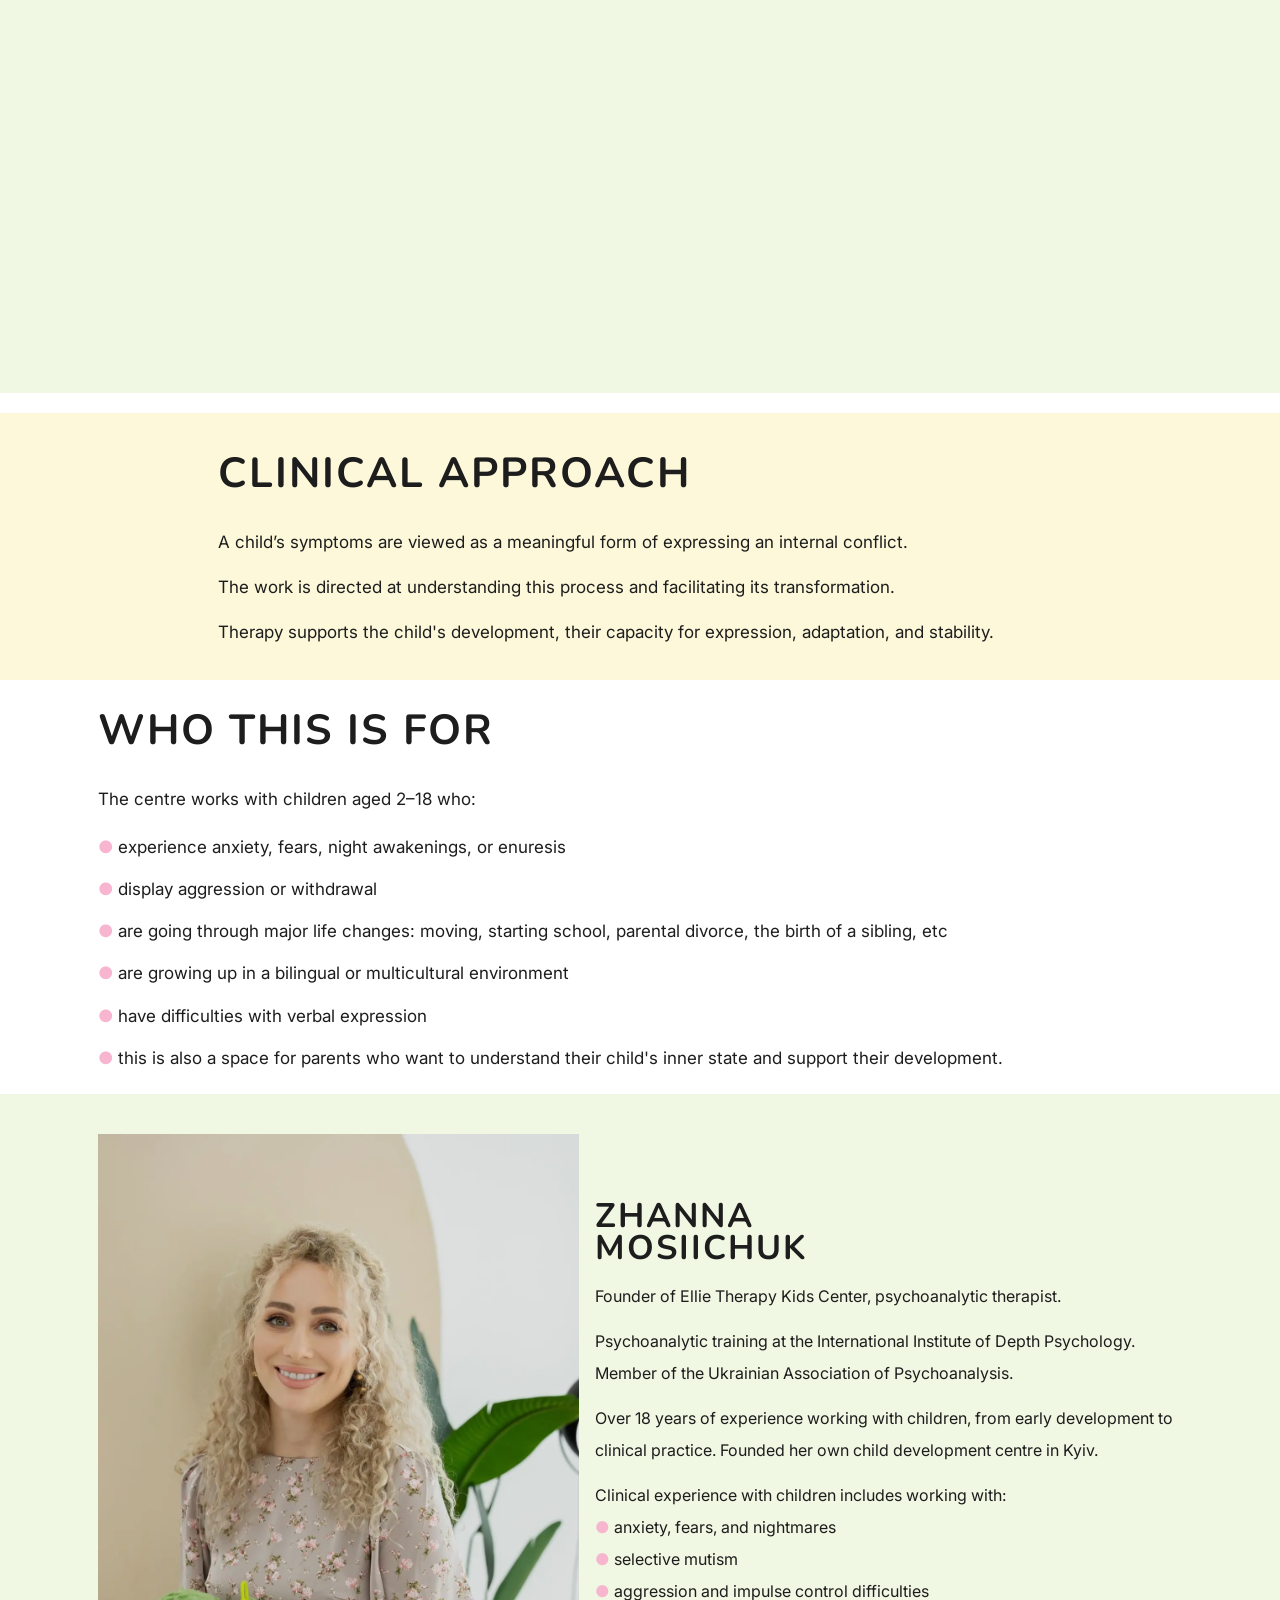
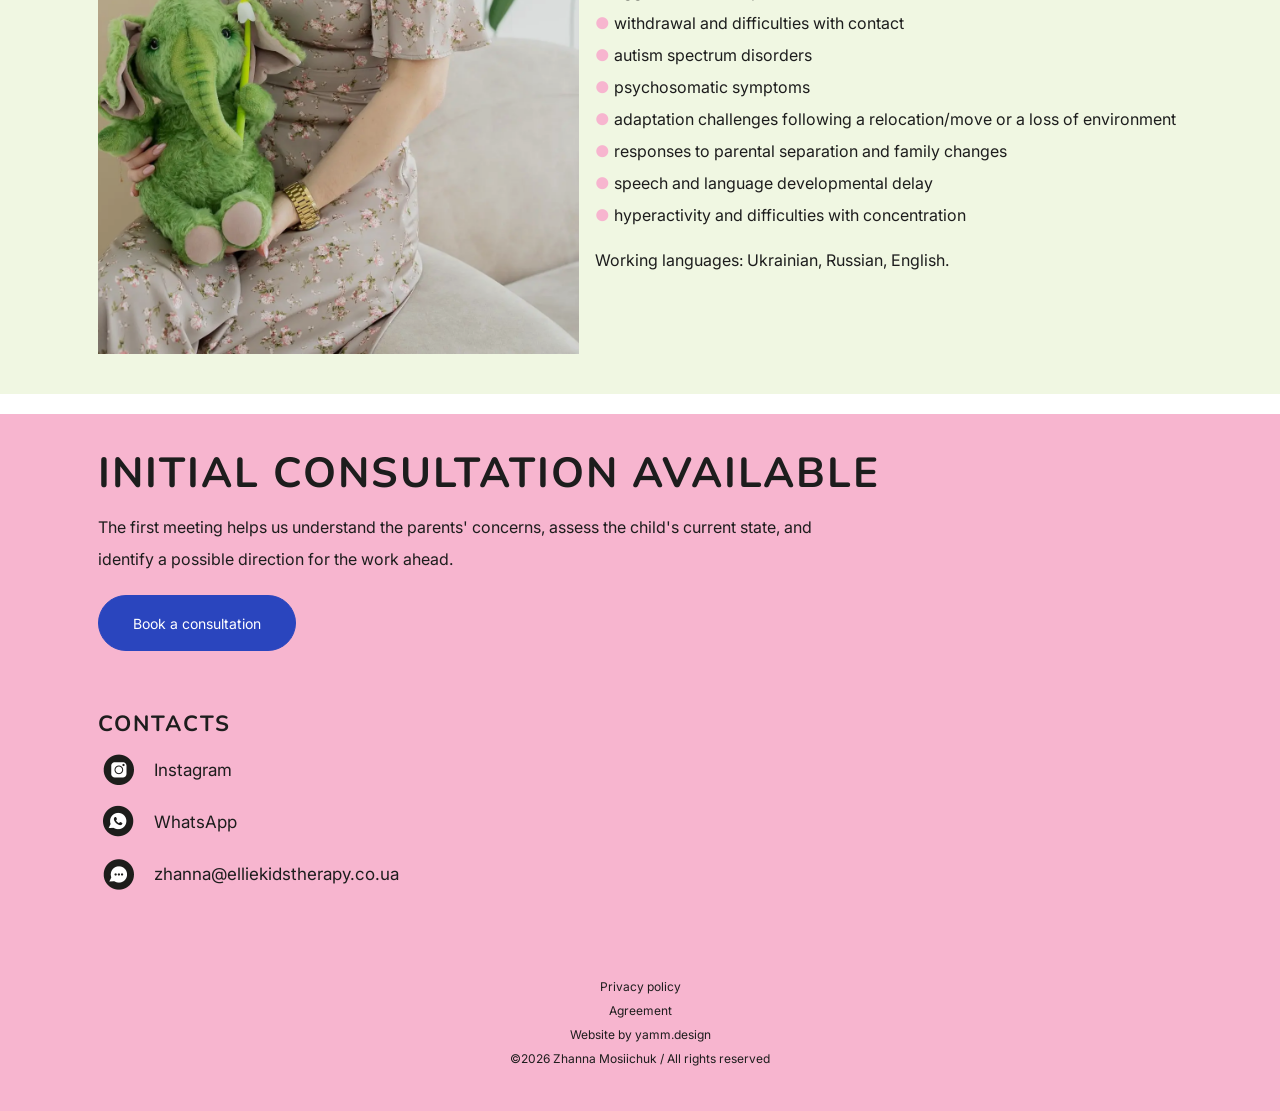
==== commit 2421bb58: "Add files via upload" ====
--- a/index.html
+++ b/index.html
@@ -64,14 +64,20 @@
 }
 
 header{
-    position:fixed;
+    position:fixed !important;
+    top:0;
+    left:0;
+
     width:100%;
-    top:0;
-    z-index:999;
+    z-index:9999;
+
     backdrop-filter:blur(16px);
     background:#fcf8d9;
     border-bottom:1px solid rgba(0,0,0,.04);
     padding:10px 0;
+
+    transform:none !important;
+    transition:none !important;
 }
 
 .nav{
@@ -121,7 +127,7 @@
     min-height:100vh;
     display:flex;
     align-items:center;
-    padding-top:120px;
+    padding-top:180px;
 }
 
 .hero-grid{
@@ -235,7 +241,7 @@
 
 .clinical{
     max-width:900px;
-    padding-left:0px;
+    margin-left:170px;
 }
 
 .list{
@@ -454,7 +460,7 @@
 }
 
 .hero{
-    padding-top:130px;
+    padding-top:70px;
 }
 
 .hero h1{
@@ -517,15 +523,14 @@
 
 .concern-image{
     width:100%;
-    height:420px;
-    overflow:hidden;
+    height:auto;
+    overflow:visible;
     margin:24px 0;
 }
 
 .concern-image img{
     width:100%;
-    height:100%;
-    object-fit:cover;
+    height:auto;
     display:block;
 }
 
